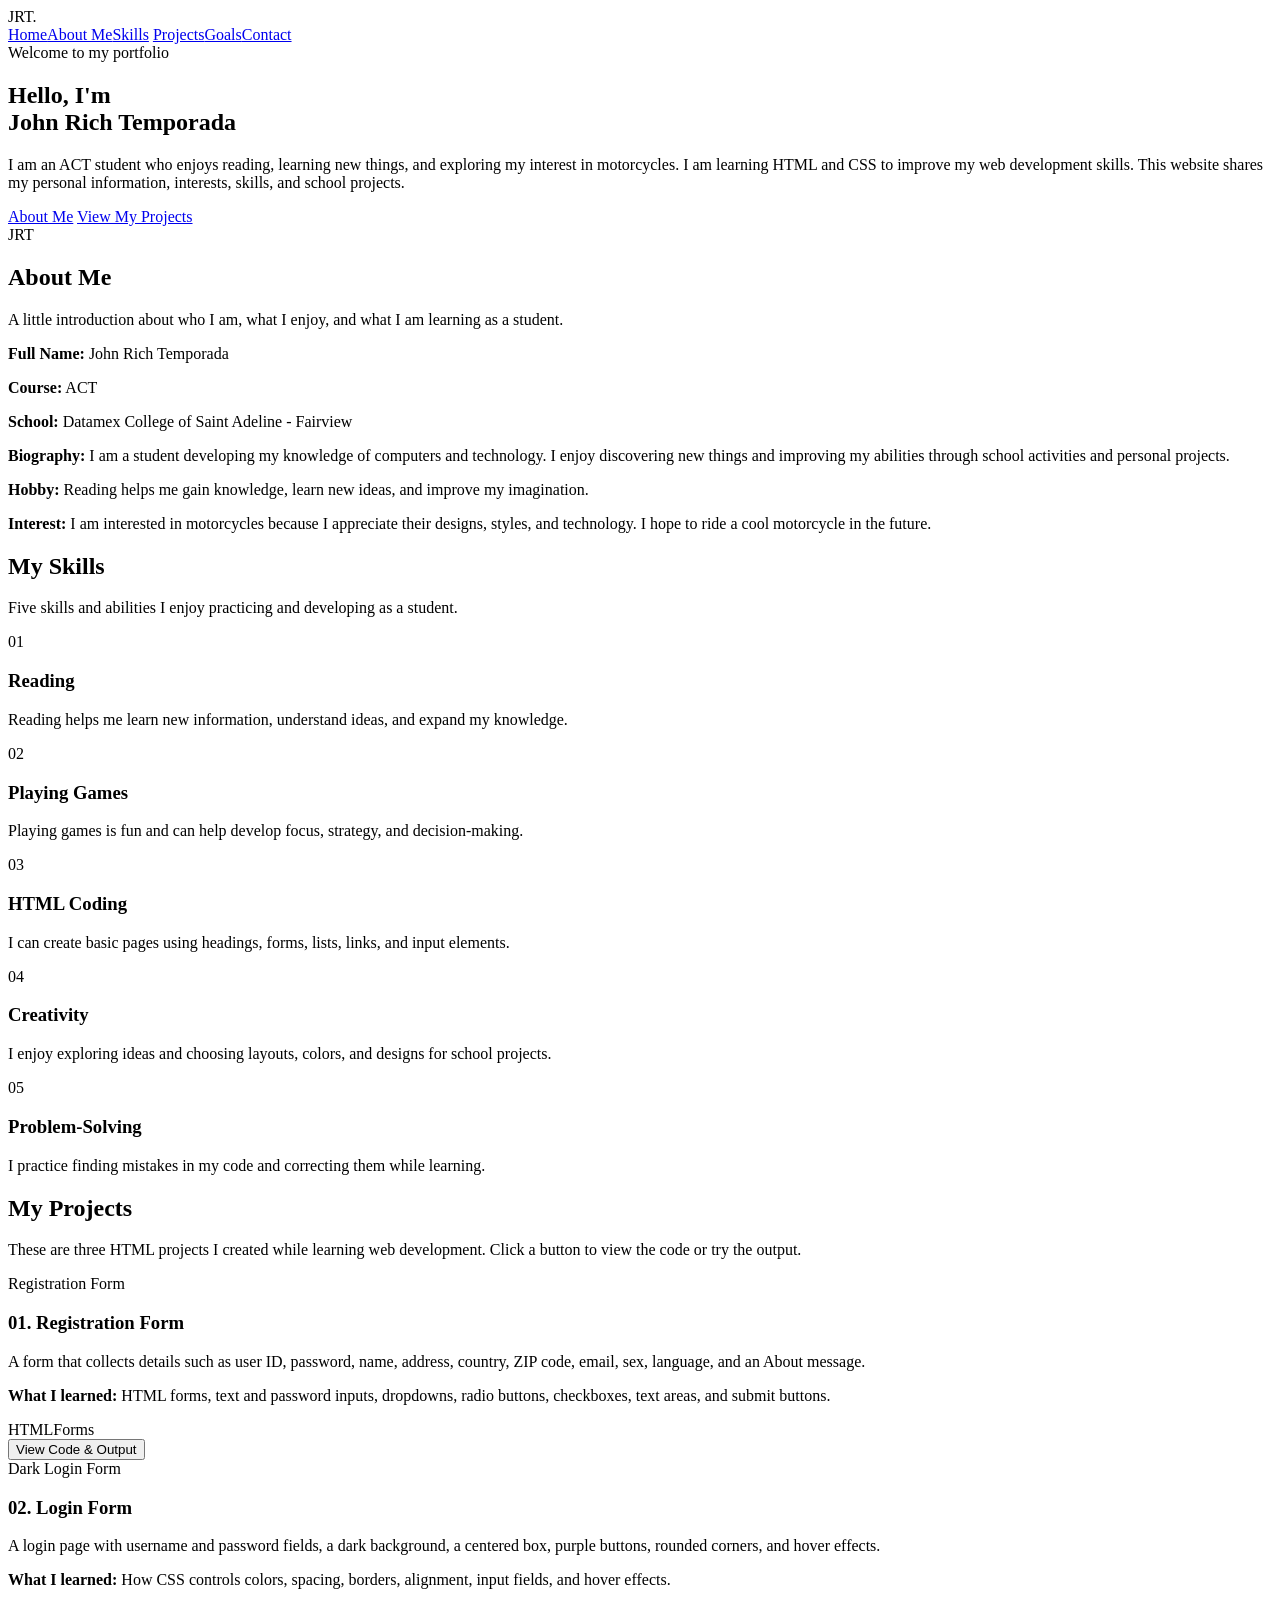
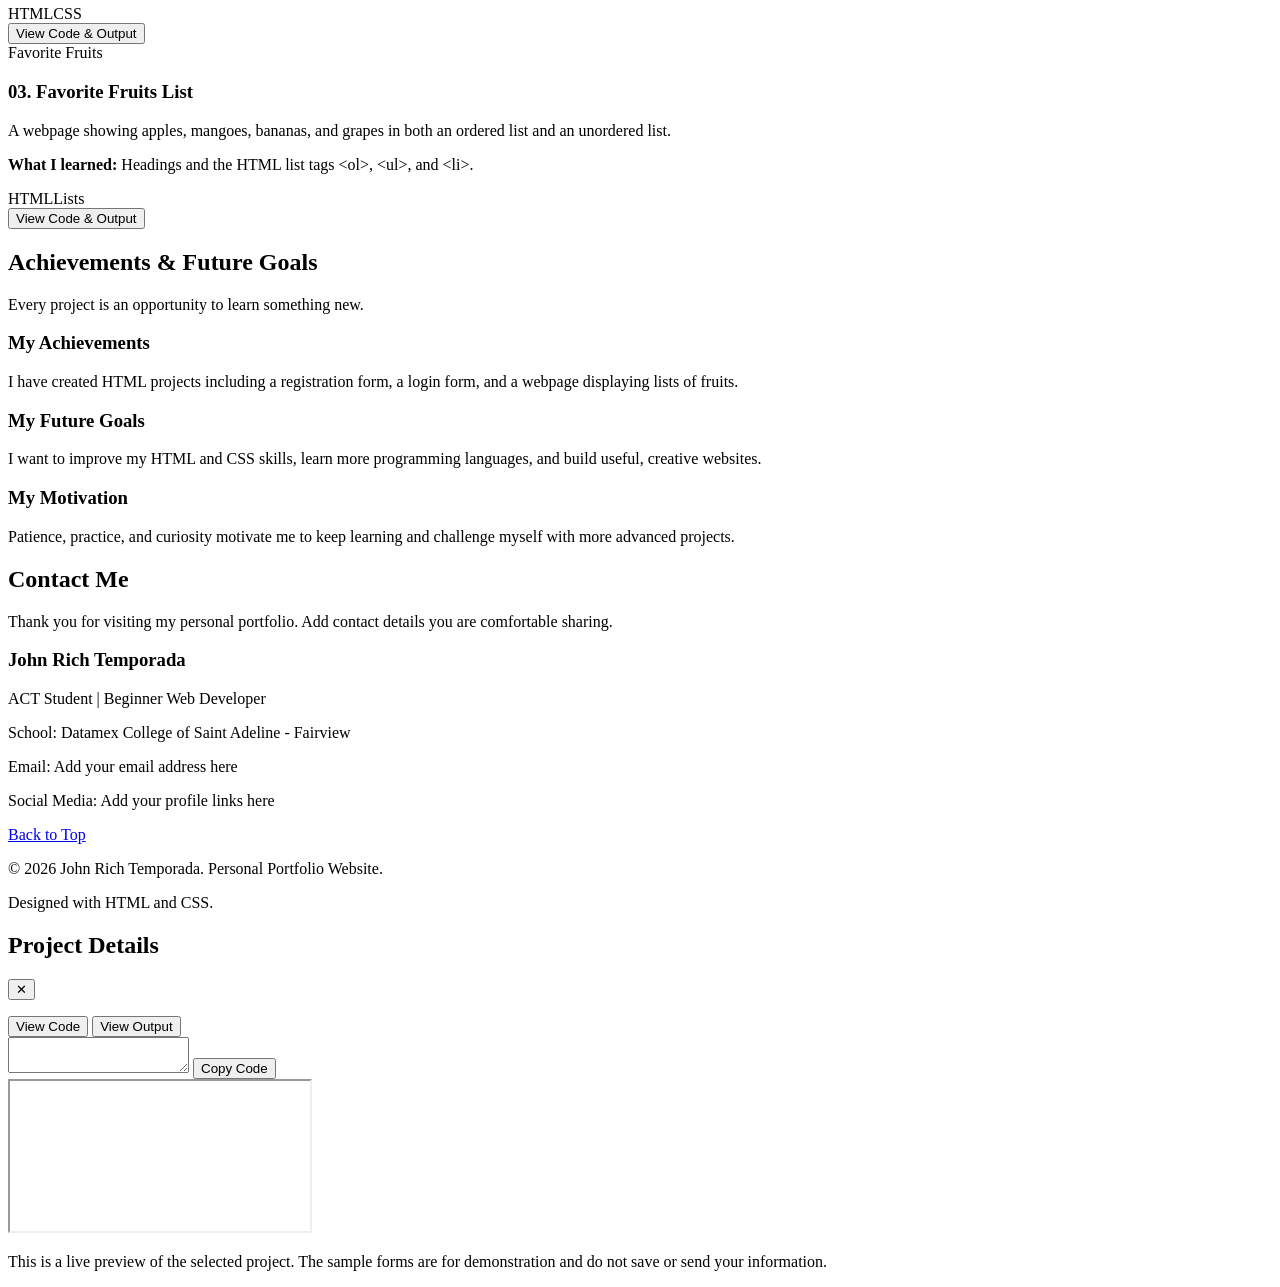
==== index.html @ ffed0108 "Add files via upload" ====
<!DOCTYPE html>
<html lang="en">
<head>
<meta charset="UTF-8">
<meta name="viewport" content="width=device-width, initial-scale=1.0">
<title>John Rich Temporada | Portfolio</title>
<link rel="stylesheet" href="style.css">
</head>
<body>
<header>
  <div class="logo">JRT.</div>
  <nav>
    <a href="#home">Home</a><a href="#about">About Me</a><a href="#skills">Skills</a>
    <a href="#projects">Projects</a><a href="#achievements">Goals</a><a href="#contact">Contact</a>
  </nav>
</header>

<section class="home" id="home">
  <div class="home-text">
    <div class="small-title">Welcome to my portfolio</div>
    <h1>Hello, I'm<br><span>John Rich Temporada</span></h1>
    <p>I am an ACT student who enjoys reading, learning new things, and exploring my interest in motorcycles. I am learning HTML and CSS to improve my web development skills. This website shares my personal information, interests, skills, and school projects.</p>
    <a href="#about" class="button">About Me</a>
    <a href="#projects" class="button button-outline">View My Projects</a>
  </div>
  <div class="profile">JRT</div>
</section>

<section id="about">
  <h2 class="section-title">About Me</h2>
  <p class="section-description">A little introduction about who I am, what I enjoy, and what I am learning as a student.</p>
  <div class="about-box">
    <p><strong>Full Name:</strong> John Rich Temporada</p>
    <p><strong>Course:</strong> ACT</p>
    <p><strong>School:</strong> Datamex College of Saint Adeline - Fairview</p>
    <p><strong>Biography:</strong> I am a student developing my knowledge of computers and technology. I enjoy discovering new things and improving my abilities through school activities and personal projects.</p>
    <p><strong>Hobby:</strong> Reading helps me gain knowledge, learn new ideas, and improve my imagination.</p>
    <p><strong>Interest:</strong> I am interested in motorcycles because I appreciate their designs, styles, and technology. I hope to ride a cool motorcycle in the future.</p>
  </div>
</section>

<section id="skills">
  <h2 class="section-title">My Skills</h2>
  <p class="section-description">Five skills and abilities I enjoy practicing and developing as a student.</p>
  <div class="grid">
    <div class="card"><div class="skill-number">01</div><h3>Reading</h3><p>Reading helps me learn new information, understand ideas, and expand my knowledge.</p></div>
    <div class="card"><div class="skill-number">02</div><h3>Playing Games</h3><p>Playing games is fun and can help develop focus, strategy, and decision-making.</p></div>
    <div class="card"><div class="skill-number">03</div><h3>HTML Coding</h3><p>I can create basic pages using headings, forms, lists, links, and input elements.</p></div>
    <div class="card"><div class="skill-number">04</div><h3>Creativity</h3><p>I enjoy exploring ideas and choosing layouts, colors, and designs for school projects.</p></div>
    <div class="card"><div class="skill-number">05</div><h3>Problem-Solving</h3><p>I practice finding mistakes in my code and correcting them while learning.</p></div>
  </div>
</section>

<section id="projects">
  <h2 class="section-title">My Projects</h2>
  <p class="section-description">These are three HTML projects I created while learning web development. Click a button to view the code or try the output.</p>
  <div class="grid">
    <div class="card">
      <div class="project-preview">Registration Form</div>
      <h3>01. Registration Form</h3>
      <p>A form that collects details such as user ID, password, name, address, country, ZIP code, email, sex, language, and an About message.</p>
      <p><strong>What I learned:</strong> HTML forms, text and password inputs, dropdowns, radio buttons, checkboxes, text areas, and submit buttons.</p>
      <span class="project-tag">HTML</span><span class="project-tag">Forms</span><br>
      <button class="button" onclick="openProject('registration')">View Code &amp; Output</button>
    </div>
    <div class="card">
      <div class="project-preview">Dark Login Form</div>
      <h3>02. Login Form</h3>
      <p>A login page with username and password fields, a dark background, a centered box, purple buttons, rounded corners, and hover effects.</p>
      <p><strong>What I learned:</strong> How CSS controls colors, spacing, borders, alignment, input fields, and hover effects.</p>
      <span class="project-tag">HTML</span><span class="project-tag">CSS</span><br>
      <button class="button" onclick="openProject('login')">View Code &amp; Output</button>
    </div>
    <div class="card">
      <div class="project-preview">Favorite Fruits</div>
      <h3>03. Favorite Fruits List</h3>
      <p>A webpage showing apples, mangoes, bananas, and grapes in both an ordered list and an unordered list.</p>
      <p><strong>What I learned:</strong> Headings and the HTML list tags &lt;ol&gt;, &lt;ul&gt;, and &lt;li&gt;.</p>
      <span class="project-tag">HTML</span><span class="project-tag">Lists</span><br>
      <button class="button" onclick="openProject('fruits')">View Code &amp; Output</button>
    </div>
  </div>
</section>

<section class="goals" id="achievements">
  <h2 class="section-title">Achievements &amp; Future Goals</h2>
  <p class="section-description">Every project is an opportunity to learn something new.</p>
  <div class="grid">
    <div class="card"><h3>My Achievements</h3><p>I have created HTML projects including a registration form, a login form, and a webpage displaying lists of fruits.</p></div>
    <div class="card"><h3>My Future Goals</h3><p>I want to improve my HTML and CSS skills, learn more programming languages, and build useful, creative websites.</p></div>
    <div class="card"><h3>My Motivation</h3><p>Patience, practice, and curiosity motivate me to keep learning and challenge myself with more advanced projects.</p></div>
  </div>
</section>

<section id="contact">
  <h2 class="section-title">Contact Me</h2>
  <p class="section-description">Thank you for visiting my personal portfolio. Add contact details you are comfortable sharing.</p>
  <div class="contact-card">
    <h3>John Rich Temporada</h3>
    <p>ACT Student | Beginner Web Developer</p>
    <p>School: Datamex College of Saint Adeline - Fairview</p>
    <p>Email: Add your email address here</p>
    <p>Social Media: Add your profile links here</p>
    <a href="#home" class="button">Back to Top</a>
  </div>
</section>
<footer><p>&copy; 2026 John Rich Temporada. Personal Portfolio Website.</p><p>Designed with HTML and CSS.</p></footer>

<div class="modal" id="projectModal" role="dialog" aria-modal="true" aria-labelledby="modalTitle" onclick="closeIfBackdrop(event)">
  <div class="modal-box">
    <div class="modal-top"><h2 id="modalTitle">Project Details</h2><button class="close-btn" onclick="closeProject()" aria-label="Close">✕</button></div>
    <p class="modal-desc" id="modalDescription"></p>
    <div class="tabs">
      <button class="tab active" id="codeTab" onclick="showPanel('code')">View Code</button>
      <button class="tab" id="outputTab" onclick="showPanel('output')">View Output</button>
    </div>
    <div class="panel active" id="codePanel">
      <textarea class="code-area" id="projectCode" readonly spellcheck="false" aria-label="Project source code"></textarea>
      <button class="button" onclick="copyProjectCode()">Copy Code</button>
      <span id="copyMessage" class="output-note"></span>
    </div>
    <div class="panel" id="outputPanel">
      <iframe class="output-frame" id="projectOutput" title="Live project output" sandbox="allow-forms"></iframe>
      <p class="output-note">This is a live preview of the selected project. The sample forms are for demonstration and do not save or send your information.</p>
    </div>
  </div>
</div>

<script src="script.js" defer></script>
</body>
</html>
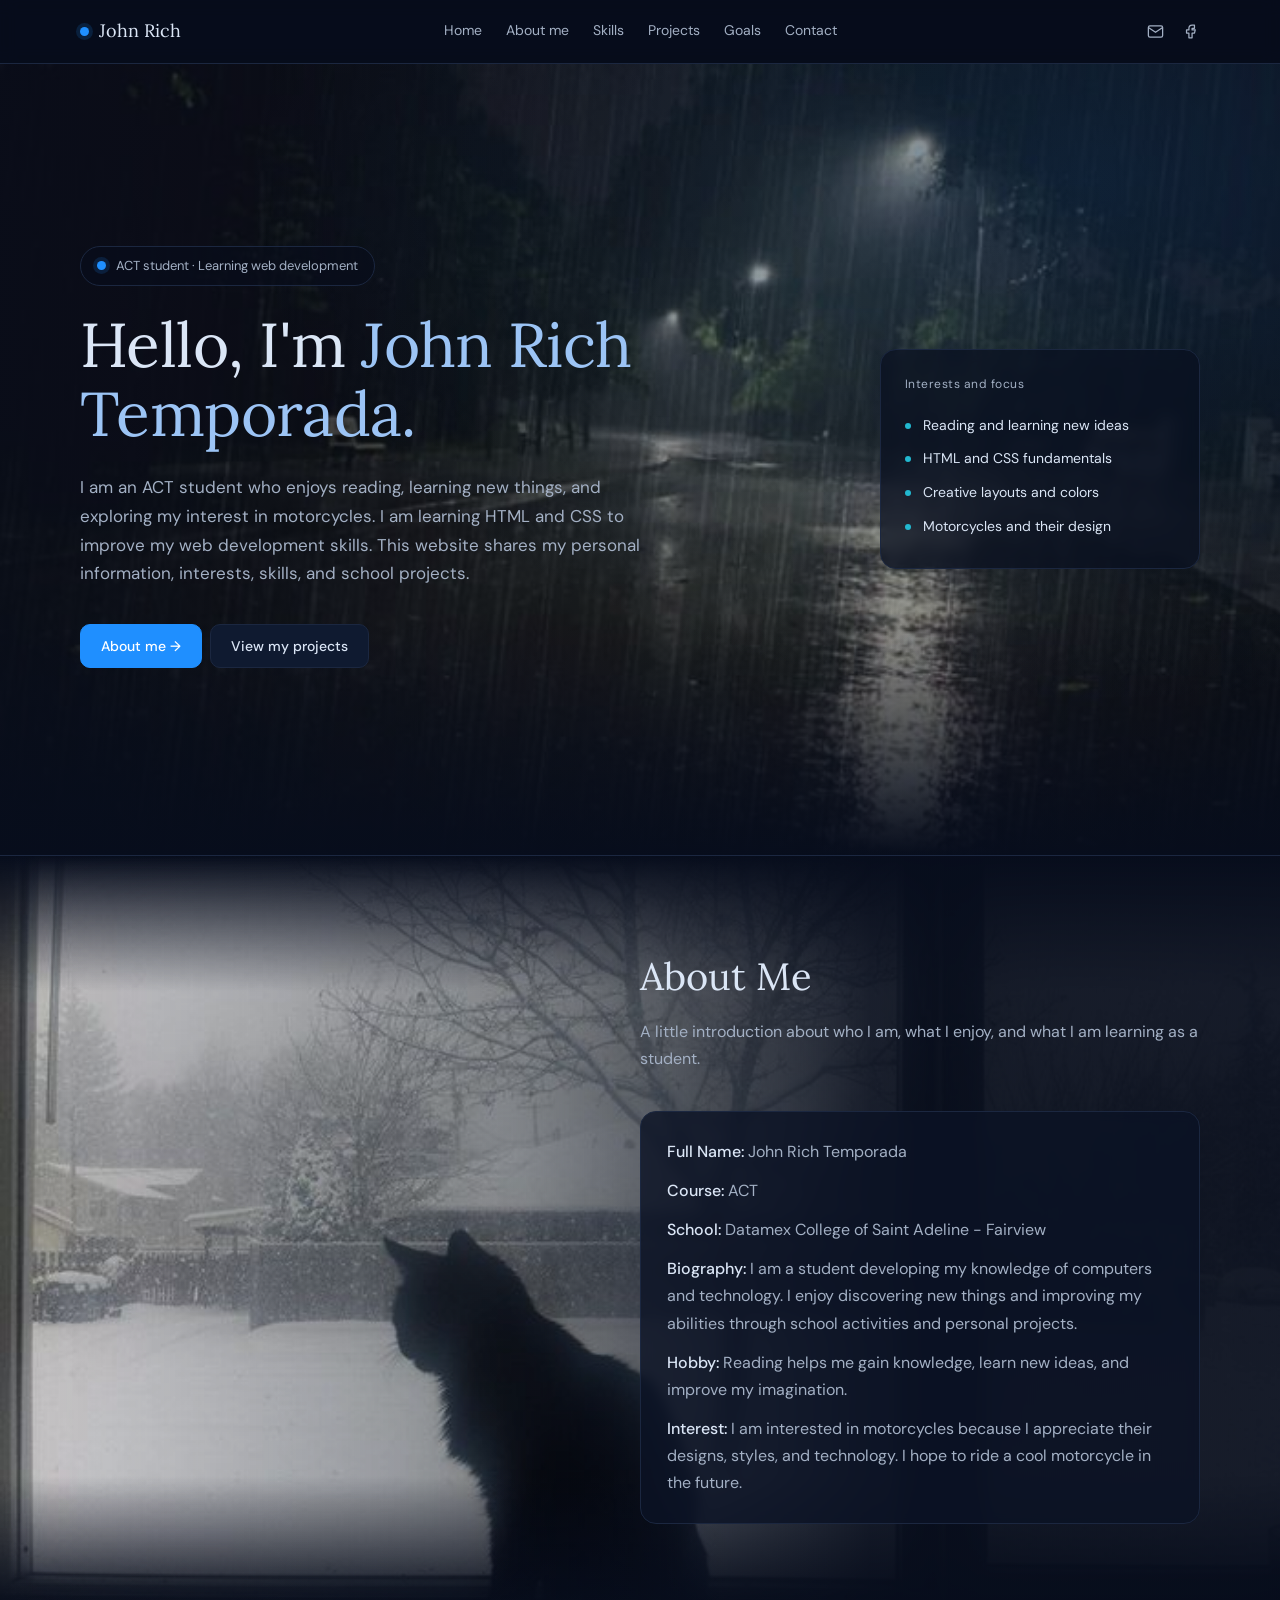
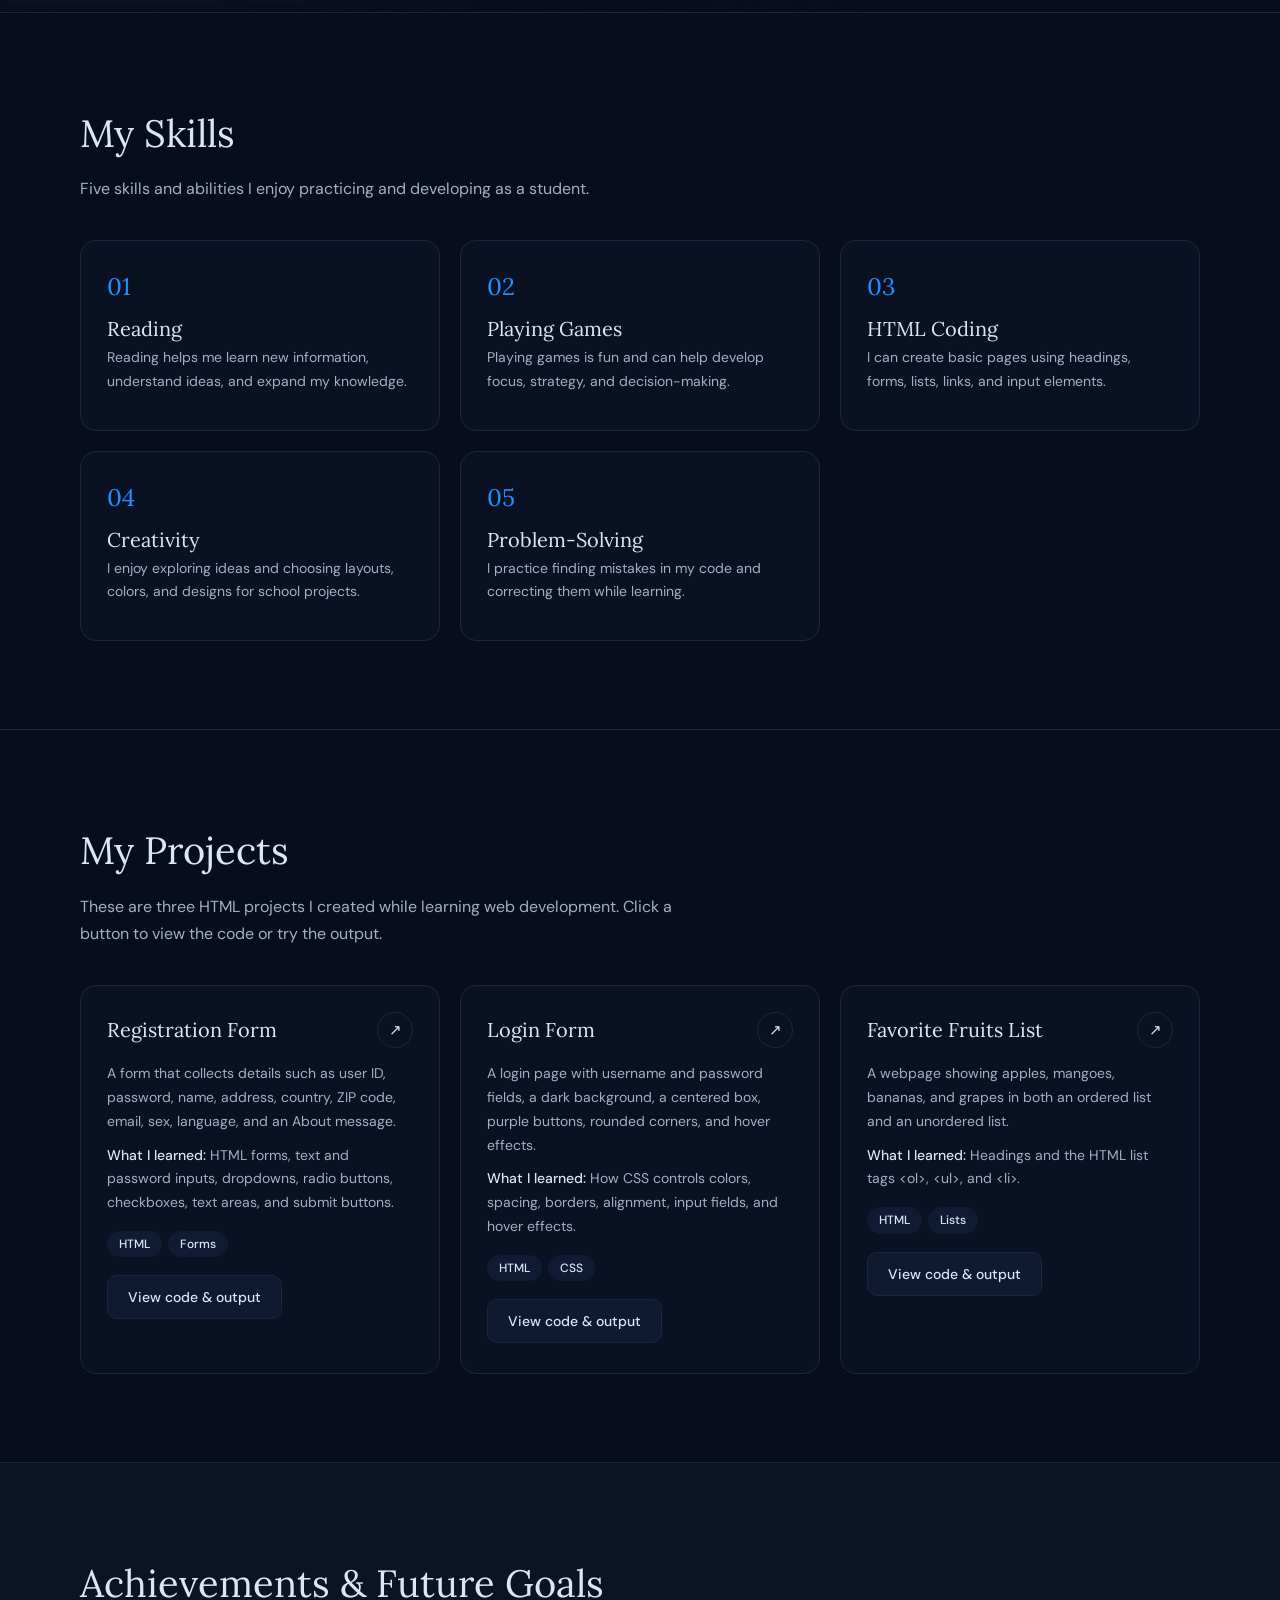
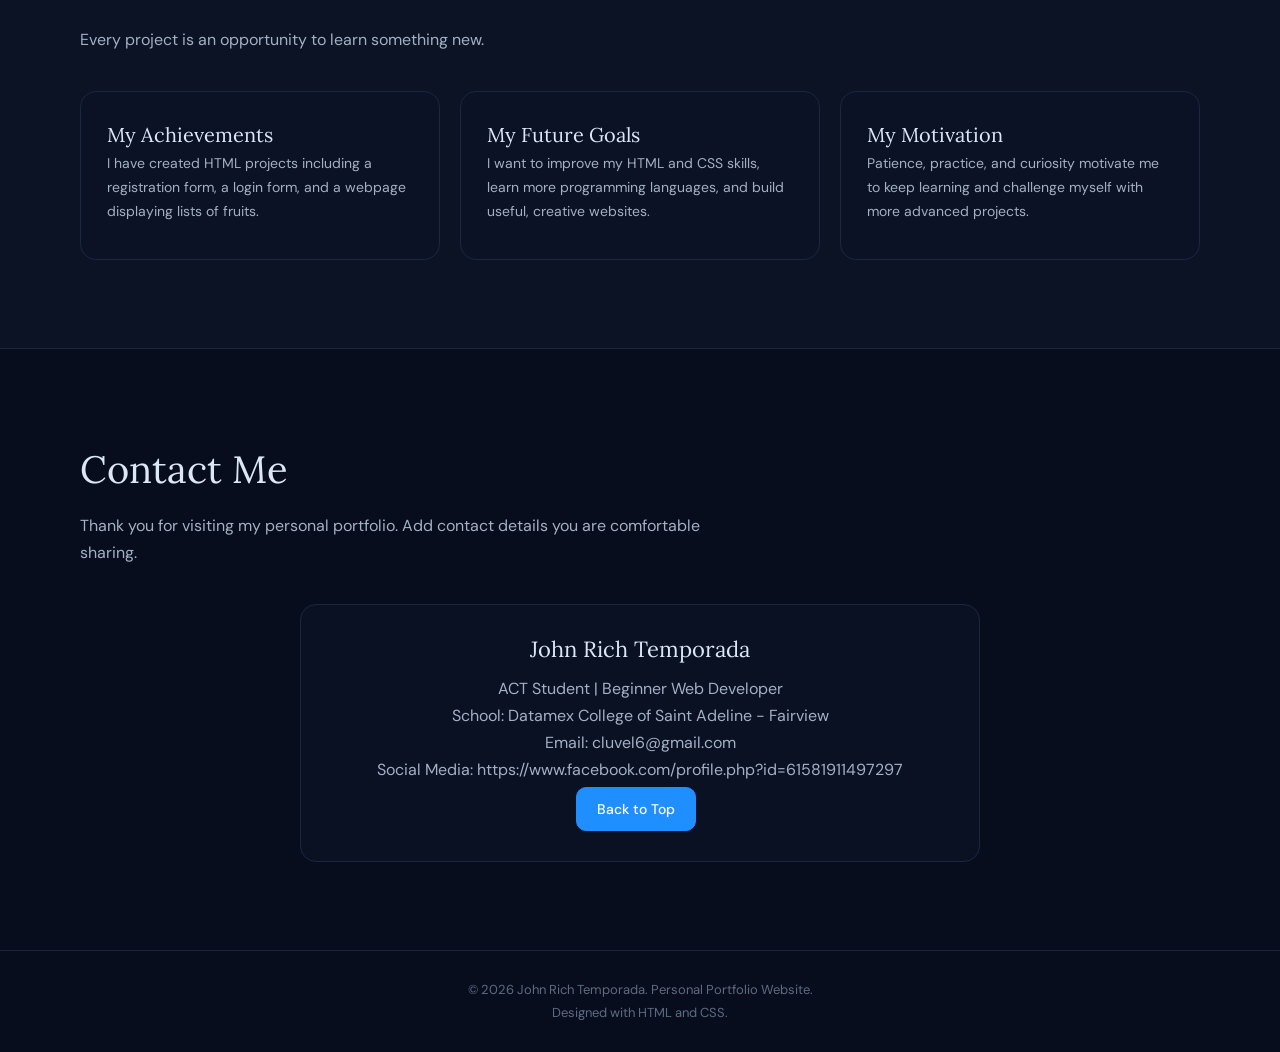
==== commit 4828cc82: "Add files via upload" ====
--- a/index.html
+++ b/index.html
@@ -4,29 +4,95 @@
 <meta charset="UTF-8">
 <meta name="viewport" content="width=device-width, initial-scale=1.0">
 <title>John Rich Temporada | Portfolio</title>
-<link rel="stylesheet" href="style.css">
+<link rel="preconnect" href="https://fonts.googleapis.com"><link rel="preconnect" href="https://fonts.gstatic.com" crossorigin>
+<link href="https://fonts.googleapis.com/css2?family=DM+Sans:wght@400;500&family=Lora:wght@400;500&display=swap" rel="stylesheet">
+<style>
+*{margin:0;padding:0;box-sizing:border-box;scroll-behavior:smooth}
+:root{--bg:#070d1c;--panel:#0b1325;--line:#1b2740;--text:#a3b0c4;--head:#dbe6f6;--blue:#1f8fff;--cyan:#22b8d0;
+--serif:'Lora',Georgia,'Times New Roman',serif;--sans:'DM Sans',Arial,sans-serif;--pad:max(6%,calc((100vw - 1120px)/2))}
+body{font-family:var(--sans);background:var(--bg);color:var(--text);line-height:1.7}
+header{position:sticky;top:0;z-index:50;display:grid;grid-template-columns:1fr auto 1fr;align-items:center;gap:16px;padding:16px var(--pad);background:rgba(7,13,28,.82);backdrop-filter:blur(8px);border-bottom:1px solid var(--line)}
+.logo{font-family:var(--serif);color:var(--head);font-size:18px;display:flex;align-items:center;gap:10px}
+.dot{width:9px;height:9px;border-radius:50%;background:var(--blue);display:inline-block;box-shadow:0 0 0 4px rgba(31,143,255,.15)}
+nav{display:flex;gap:24px;flex-wrap:wrap;justify-content:center}
+nav a{color:var(--text);text-decoration:none;font-size:14px;transition:color .2s}
+nav a:hover{color:var(--head)}
+.icons{display:flex;gap:16px;justify-content:flex-end}
+.icons a{color:var(--text);display:flex;transition:color .2s}.icons a:hover{color:var(--blue)}
+section{padding:88px var(--pad);border-bottom:1px solid var(--line);scroll-margin-top:60px}
+.home{min-height:88vh;display:grid;grid-template-columns:1fr 320px;gap:48px;align-items:center;
+background:radial-gradient(ellipse at 85% 15%,rgba(31,143,255,.14),transparent 55%),linear-gradient(90deg,rgba(7,13,28,.72) 0,rgba(7,13,28,.25) 60%,rgba(7,13,28,.45) 100%),linear-gradient(180deg,rgba(7,13,28,0) 70%,var(--bg) 100%),url([data-uri]) center/cover no-repeat}
+.pill{display:inline-flex;align-items:center;gap:10px;font-size:13px;padding:8px 16px;border:1px solid var(--line);border-radius:999px;background:rgba(7,13,28,.6);margin-bottom:24px}
+h1{font-family:var(--serif);font-weight:400;font-size:clamp(36px,5.6vw,62px);line-height:1.12;color:var(--head);margin-bottom:24px;letter-spacing:-.01em}
+h1 span{color:#9cc4f5}
+.home p{max-width:580px;font-size:17px;margin-bottom:32px}
+.button{display:inline-flex;align-items:center;gap:10px;padding:12px 20px;background:var(--blue);color:#fff;text-decoration:none;border:1px solid var(--blue);border-radius:10px;font:500 14px var(--sans);cursor:pointer;margin:4px 8px 4px 0;transition:filter .2s,transform .2s}
+.button:hover{filter:brightness(1.12);transform:translateY(-1px)}
+.button-outline{background:#0f1a30;border-color:var(--line);color:var(--head)}
+.button-outline:hover{border-color:#2c3d5e}
+.focus{background:rgba(9,16,32,.72);backdrop-filter:blur(6px);border:1px solid var(--line);border-radius:16px;padding:24px}
+.focus-title{font-size:12px;margin-bottom:14px;letter-spacing:.04em}
+.focus ul{list-style:none}.focus li{font-size:14px;color:var(--head);padding:5px 0 5px 18px;position:relative}
+.focus li::before{content:"";position:absolute;left:0;top:14px;width:6px;height:6px;border-radius:50%;background:var(--cyan)}
+.section-title{font-family:var(--serif);font-weight:400;font-size:clamp(28px,3.6vw,38px);color:var(--head);margin-bottom:10px}
+.section-description{max-width:640px;margin-bottom:38px}
+.about{background:linear-gradient(90deg,rgba(7,13,28,0) 0,rgba(7,13,28,.35) 40%,rgba(7,13,28,.9) 68%),linear-gradient(180deg,var(--bg) 0,transparent 18%,transparent 82%,var(--bg) 100%),url([data-uri]) left center/cover no-repeat;min-height:560px}
+.about>*{margin-left:auto;width:min(100%,560px)}
+.about-box,.card,.contact-card{background:rgba(11,19,37,.82);border:1px solid var(--line);border-radius:16px;padding:26px}
+.about-box{backdrop-filter:blur(6px)}
+.about-box p{margin-bottom:12px}.about-box p:last-child{margin:0}
+.about-box strong{color:var(--head);font-weight:500}
+.grid{display:grid;grid-template-columns:repeat(3,minmax(0,1fr));gap:20px}
+.card{transition:border-color .25s,transform .25s}.card:hover{border-color:#2c3d5e;transform:translateY(-3px)}
+.card h3{font-family:var(--serif);font-weight:400;color:var(--head);font-size:20px}
+.card p{font-size:14px;margin-bottom:10px}.card p strong{color:var(--head);font-weight:500}
+.card-head{display:flex;justify-content:space-between;align-items:center;gap:12px;margin-bottom:14px}
+.arrow{width:36px;height:36px;border-radius:50%;border:1px solid var(--line);background:transparent;color:var(--head);cursor:pointer;font-size:15px;transition:background .2s,border-color .2s}
+.arrow:hover{background:#12203a;border-color:var(--blue)}
+.skill-number{font-family:var(--serif);font-size:24px;color:var(--blue);margin-bottom:4px}
+.project-tag{display:inline-block;color:var(--head);background:#101b33;border-radius:999px;padding:3px 12px;margin:6px 6px 14px 0;font-size:12px;font-weight:500}
+.goals{background:var(--panel)}
+.contact-card{text-align:center;max-width:680px;margin:auto}
+.contact-card h3{font-family:var(--serif);font-weight:400;color:var(--head);font-size:22px;margin-bottom:6px}
+.contact-card a:not(.button){color:#8ec5ff;text-decoration:none;overflow-wrap:anywhere}
+footer{text-align:center;padding:28px 20px;font-size:13px;color:#5d6b82}
+.modal{display:none;position:fixed;inset:0;z-index:1000;background:rgba(3,7,16,.9);padding:18px;overflow-y:auto}
+.modal.show{display:flex;align-items:center;justify-content:center}
+.modal-box{width:min(100%,1000px);max-height:94vh;overflow:auto;background:var(--bg);border:1px solid var(--line);border-radius:16px;padding:24px}
+.modal-top{display:flex;align-items:center;justify-content:space-between;gap:12px;margin-bottom:14px}
+.modal-top h2{font-family:var(--serif);font-weight:400;color:var(--head);font-size:22px}
+.close-btn{background:transparent;color:var(--head);border:1px solid var(--line);border-radius:50%;width:36px;height:36px;cursor:pointer}
+.modal-desc{margin-bottom:18px}
+.tabs{display:flex;gap:8px;flex-wrap:wrap;margin-bottom:12px}
+.tab{padding:9px 16px;background:#0f1a30;color:var(--text);border:1px solid var(--line);border-radius:10px;cursor:pointer;font-family:var(--sans)}
+.tab.active{background:var(--blue);color:#fff;border-color:var(--blue)}
+.panel{display:none}.panel.active{display:block}
+.code-area{width:100%;min-height:340px;resize:vertical;background:#050a16;color:#dbe6f6;border:1px solid var(--line);border-radius:10px;padding:14px;font:13px/1.6 Consolas,Monaco,monospace;white-space:pre;overflow:auto;margin-bottom:8px}
+.output-frame{width:100%;height:420px;border:1px solid var(--line);border-radius:10px;background:#fff}
+.output-note{font-size:12px;color:#7d8ba1;margin-top:8px}
+@media(max-width:900px){.home{grid-template-columns:1fr;min-height:auto}.focus{max-width:420px}.grid{grid-template-columns:repeat(2,minmax(0,1fr))}header{grid-template-columns:1fr auto}nav{grid-column:1/-1;order:3;justify-content:flex-start}}
+@media(max-width:600px){section{padding:60px 6%}.grid{grid-template-columns:1fr}.about{background-position:20% center}.about>*{margin-left:0}.about{background-image:linear-gradient(180deg,rgba(7,13,28,.5),rgba(7,13,28,.92)),url([data-uri])}.modal{padding:7px}.modal-box{padding:14px}.code-area{min-height:300px;font-size:12px}.output-frame{height:360px}}
+</style>
 </head>
 <body>
 <header>
-  <div class="logo">JRT.</div>
-  <nav>
-    <a href="#home">Home</a><a href="#about">About Me</a><a href="#skills">Skills</a>
-    <a href="#projects">Projects</a><a href="#achievements">Goals</a><a href="#contact">Contact</a>
-  </nav>
+  <div class="logo"><span class="dot"></span>John Rich</div>
+  <nav><a href="#home">Home</a><a href="#about">About me</a><a href="#skills">Skills</a><a href="#projects">Projects</a><a href="#achievements">Goals</a><a href="#contact">Contact</a></nav>
+  <div class="icons"><a href="mailto:cluvel6@gmail.com" aria-label="Email"><svg viewBox="0 0 24 24" width="19" height="19" fill="none" stroke="currentColor" stroke-width="1.6" stroke-linejoin="round"><rect x="3" y="5" width="18" height="14" rx="2"/><path d="m3 7 9 6 9-6"/></svg></a><a href="https://www.facebook.com/profile.php?id=61581911497297" target="_blank" rel="noopener" aria-label="Facebook"><svg viewBox="0 0 24 24" width="19" height="19" fill="none" stroke="currentColor" stroke-width="1.6" stroke-linejoin="round"><path d="M14 8h3V4h-3a4 4 0 0 0-4 4v2H7v4h3v6h4v-6h3l1-4h-4V8z"/></svg></a></div>
 </header>
 
 <section class="home" id="home">
   <div class="home-text">
-    <div class="small-title">Welcome to my portfolio</div>
-    <h1>Hello, I'm<br><span>John Rich Temporada</span></h1>
+    <div class="pill"><span class="dot"></span>ACT student &middot; Learning web development</div>
+    <h1>Hello, I'm <span>John Rich Temporada.</span></h1>
     <p>I am an ACT student who enjoys reading, learning new things, and exploring my interest in motorcycles. I am learning HTML and CSS to improve my web development skills. This website shares my personal information, interests, skills, and school projects.</p>
-    <a href="#about" class="button">About Me</a>
-    <a href="#projects" class="button button-outline">View My Projects</a>
-  </div>
-  <div class="profile">JRT</div>
-</section>
-
-<section id="about">
+    <a href="#about" class="button">About me &rarr;</a><a href="#projects" class="button button-outline">View my projects</a>
+  </div>
+  <aside class="focus"><div class="focus-title">Interests and focus</div><ul>
+    <li>Reading and learning new ideas</li><li>HTML and CSS fundamentals</li><li>Creative layouts and colors</li><li>Motorcycles and their design</li></ul></aside>
+</section>
+
+<section class="about" id="about">
   <h2 class="section-title">About Me</h2>
   <p class="section-description">A little introduction about who I am, what I enjoy, and what I am learning as a student.</p>
   <div class="about-box">
@@ -56,28 +122,25 @@
   <p class="section-description">These are three HTML projects I created while learning web development. Click a button to view the code or try the output.</p>
   <div class="grid">
     <div class="card">
-      <div class="project-preview">Registration Form</div>
-      <h3>01. Registration Form</h3>
+      <div class="card-head"><h3>Registration Form</h3><button class="arrow" aria-label="Open Registration Form" onclick="openProject('registration')">&#8599;</button></div>
       <p>A form that collects details such as user ID, password, name, address, country, ZIP code, email, sex, language, and an About message.</p>
       <p><strong>What I learned:</strong> HTML forms, text and password inputs, dropdowns, radio buttons, checkboxes, text areas, and submit buttons.</p>
       <span class="project-tag">HTML</span><span class="project-tag">Forms</span><br>
-      <button class="button" onclick="openProject('registration')">View Code &amp; Output</button>
+      <button class="button button-outline" onclick="openProject('registration')">View code &amp; output</button>
     </div>
     <div class="card">
-      <div class="project-preview">Dark Login Form</div>
-      <h3>02. Login Form</h3>
+      <div class="card-head"><h3>Login Form</h3><button class="arrow" aria-label="Open Login Form" onclick="openProject('login')">&#8599;</button></div>
       <p>A login page with username and password fields, a dark background, a centered box, purple buttons, rounded corners, and hover effects.</p>
       <p><strong>What I learned:</strong> How CSS controls colors, spacing, borders, alignment, input fields, and hover effects.</p>
       <span class="project-tag">HTML</span><span class="project-tag">CSS</span><br>
-      <button class="button" onclick="openProject('login')">View Code &amp; Output</button>
+      <button class="button button-outline" onclick="openProject('login')">View code &amp; output</button>
     </div>
     <div class="card">
-      <div class="project-preview">Favorite Fruits</div>
-      <h3>03. Favorite Fruits List</h3>
+      <div class="card-head"><h3>Favorite Fruits List</h3><button class="arrow" aria-label="Open Favorite Fruits List" onclick="openProject('fruits')">&#8599;</button></div>
       <p>A webpage showing apples, mangoes, bananas, and grapes in both an ordered list and an unordered list.</p>
       <p><strong>What I learned:</strong> Headings and the HTML list tags &lt;ol&gt;, &lt;ul&gt;, and &lt;li&gt;.</p>
       <span class="project-tag">HTML</span><span class="project-tag">Lists</span><br>
-      <button class="button" onclick="openProject('fruits')">View Code &amp; Output</button>
+      <button class="button button-outline" onclick="openProject('fruits')">View code &amp; output</button>
     </div>
   </div>
 </section>
@@ -99,8 +162,8 @@
     <h3>John Rich Temporada</h3>
     <p>ACT Student | Beginner Web Developer</p>
     <p>School: Datamex College of Saint Adeline - Fairview</p>
-    <p>Email: Add your email address here</p>
-    <p>Social Media: Add your profile links here</p>
+    <p>Email: cluvel6@gmail.com </p>
+    <p>Social Media: https://www.facebook.com/profile.php?id=61581911497297</p>
     <a href="#home" class="button">Back to Top</a>
   </div>
 </section>
@@ -126,6 +189,235 @@
   </div>
 </div>
 
-<script src="script.js" defer></script>
+<script>
+const projectData = {
+  registration: {
+    title: "Registration Form",
+    description: "This is the HTML code for your registration form. Open View Output to test the fields.",
+    code: `<!DOCTYPE html>
+<html>
+<head>
+    <title>Registration Form</title>
+</head>
+<body>
+    <h1>Registration Form</h1>
+    <form>
+        User id:
+        <input type="text" name="userid">
+        <br><br>
+
+        Password:
+        <input type="password" name="password">
+        <br><br>
+
+        Name:
+        <input type="text" name="name">
+        <br><br>
+
+        Address:
+        <input type="text" name="address">
+        <br><br>
+
+        Country:
+        <select name="country">
+            <option value="">(Please select a country)</option>
+            <option value="Philippines">Philippines</option>
+            <option value="USA">USA</option>
+            <option value="Japan">Japan</option>
+        </select>
+        <br><br>
+
+        ZIP CODE:
+        <input type="text" name="zipcode">
+        <br><br>
+
+        Email:
+        <input type="email" name="email">
+        <br><br>
+
+        Sex:
+        <input type="radio" name="sex" value="male"> Male
+        <input type="radio" name="sex" value="female"> Female
+        <br><br>
+
+        Language:
+        <input type="checkbox" name="language" value="english"> English
+        <input type="checkbox" name="language" value="nonenglish"> Non English
+        <br><br>
+
+        About:<br>
+        <textarea name="about" rows="5" cols="35"></textarea>
+        <br><br>
+
+        <input type="submit" value="submit">
+    </form>
+</body>
+</html>`
+  },
+  login: {
+    title: "Dark Login Form",
+    description: "This is your dark-themed login form with CSS styling, focus effects, and a hover effect on the button.",
+    code: `<!DOCTYPE html>
+<html>
+<head>
+    <title>Login Form</title>
+    <style>
+        body {
+            font-family: Arial;
+            background-color: #121212;
+            display: flex;
+            justify-content: center;
+            align-items: center;
+            min-height: 100vh;
+            margin: 0;
+        }
+
+        .login-box {
+            background-color: #1e1e1e;
+            padding: 30px;
+            width: 300px;
+            border-radius: 10px;
+            box-shadow: 0 0 20px rgba(0,0,0,0.5);
+            border: 1px solid #333;
+        }
+
+        h1 {
+            text-align: center;
+            color: white;
+            margin-bottom: 25px;
+        }
+
+        label {
+            color: #cccccc;
+            font-size: 14px;
+        }
+
+        input {
+            width: 100%;
+            padding: 10px;
+            margin: 10px 0 15px;
+            box-sizing: border-box;
+            background-color: #2b2b2b;
+            color: white;
+            border: 1px solid #444;
+            border-radius: 5px;
+            outline: none;
+        }
+
+        input:focus {
+            border-color: #6c63ff;
+        }
+
+        input::placeholder {
+            color: #888;
+        }
+
+        button {
+            width: 100%;
+            padding: 10px;
+            background-color: #6c63ff;
+            color: white;
+            border: none;
+            border-radius: 5px;
+            cursor: pointer;
+            font-size: 15px;
+        }
+
+        button:hover {
+            background-color: #574fd6;
+        }
+    </style>
+</head>
+<body>
+    <div class="login-box">
+        <h1>Login</h1>
+        <form>
+            <label>Username</label>
+            <input type="text" name="username" placeholder="Enter username">
+
+            <label>Password</label>
+            <input type="password" name="password" placeholder="Enter password">
+
+            <button type="submit">Login</button>
+        </form>
+    </div>
+</body>
+</html>`
+  },
+  fruits: {
+    title: "Favorite Fruits List",
+    description: "This is your original list example. The output shows both numbered and bullet lists.",
+    code: `<!DOCTYPE html>
+<html lang="en">
+<head>
+    <meta charset="UTF-8">
+    <meta name="viewport" content="width=device-width, initial-scale=1">
+    <title>Document</title>
+</head>
+<body>
+    <h2>My favorite fruits</h2>
+    <ol>
+        <li>apple</li>
+        <li>mango</li>
+        <li>banana</li>
+        <li>grapes</li>
+    </ol>
+
+    <h2>My favorite fruits</h2>
+    <ul>
+        <li>apple</li>
+        <li>mango</li>
+        <li>banana</li>
+        <li>grapes</li>
+    </ul>
+</body>
+</html>`
+  }
+};
+
+let currentProject = "";
+function openProject(name) {
+  const project = projectData[name];
+  if (!project) return;
+  currentProject = name;
+  document.getElementById("modalTitle").textContent = project.title;
+  document.getElementById("modalDescription").textContent = project.description;
+  document.getElementById("projectCode").value = project.code;
+  document.getElementById("copyMessage").textContent = "";
+  document.getElementById("projectOutput").srcdoc = project.code;
+  document.getElementById("projectModal").classList.add("show");
+  document.body.style.overflow = "hidden";
+  showPanel("code");
+}
+function showPanel(which) {
+  document.getElementById("codePanel").classList.toggle("active", which === "code");
+  document.getElementById("outputPanel").classList.toggle("active", which === "output");
+  document.getElementById("codeTab").classList.toggle("active", which === "code");
+  document.getElementById("outputTab").classList.toggle("active", which === "output");
+}
+function closeProject() {
+  document.getElementById("projectModal").classList.remove("show");
+  document.body.style.overflow = "";
+}
+function closeIfBackdrop(event) {
+  if (event.target.id === "projectModal") closeProject();
+}
+function copyProjectCode() {
+  const field = document.getElementById("projectCode");
+  field.select();
+  field.setSelectionRange(0, field.value.length);
+  try {
+    const copied = document.execCommand("copy");
+    document.getElementById("copyMessage").textContent = copied
+      ? "Code copied!"
+      : "Select the code and copy it manually.";
+  } catch (error) {
+    document.getElementById("copyMessage").textContent = "Select the code and copy it manually.";
+  }
+}
+document.addEventListener("keydown", function(event) {
+  if (event.key === "Escape") closeProject();
+});
+</script>
 </body>
 </html>
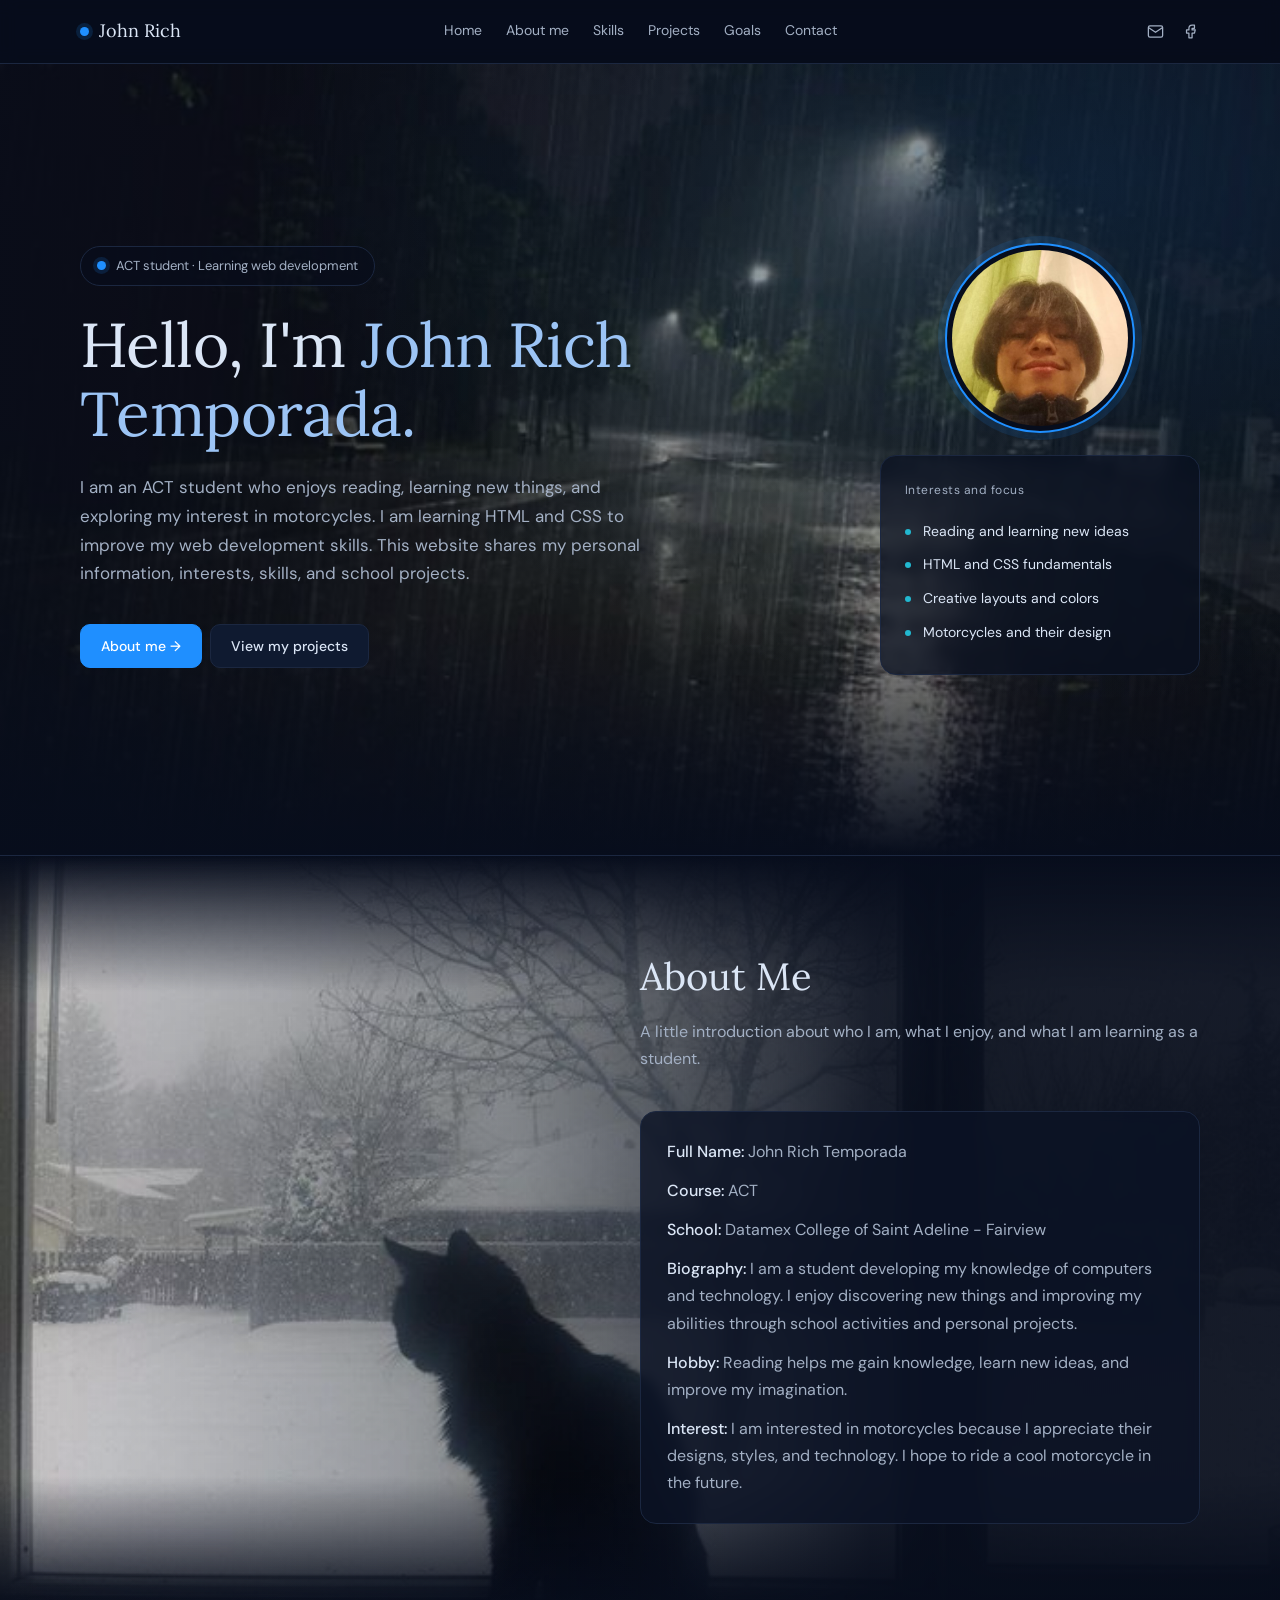
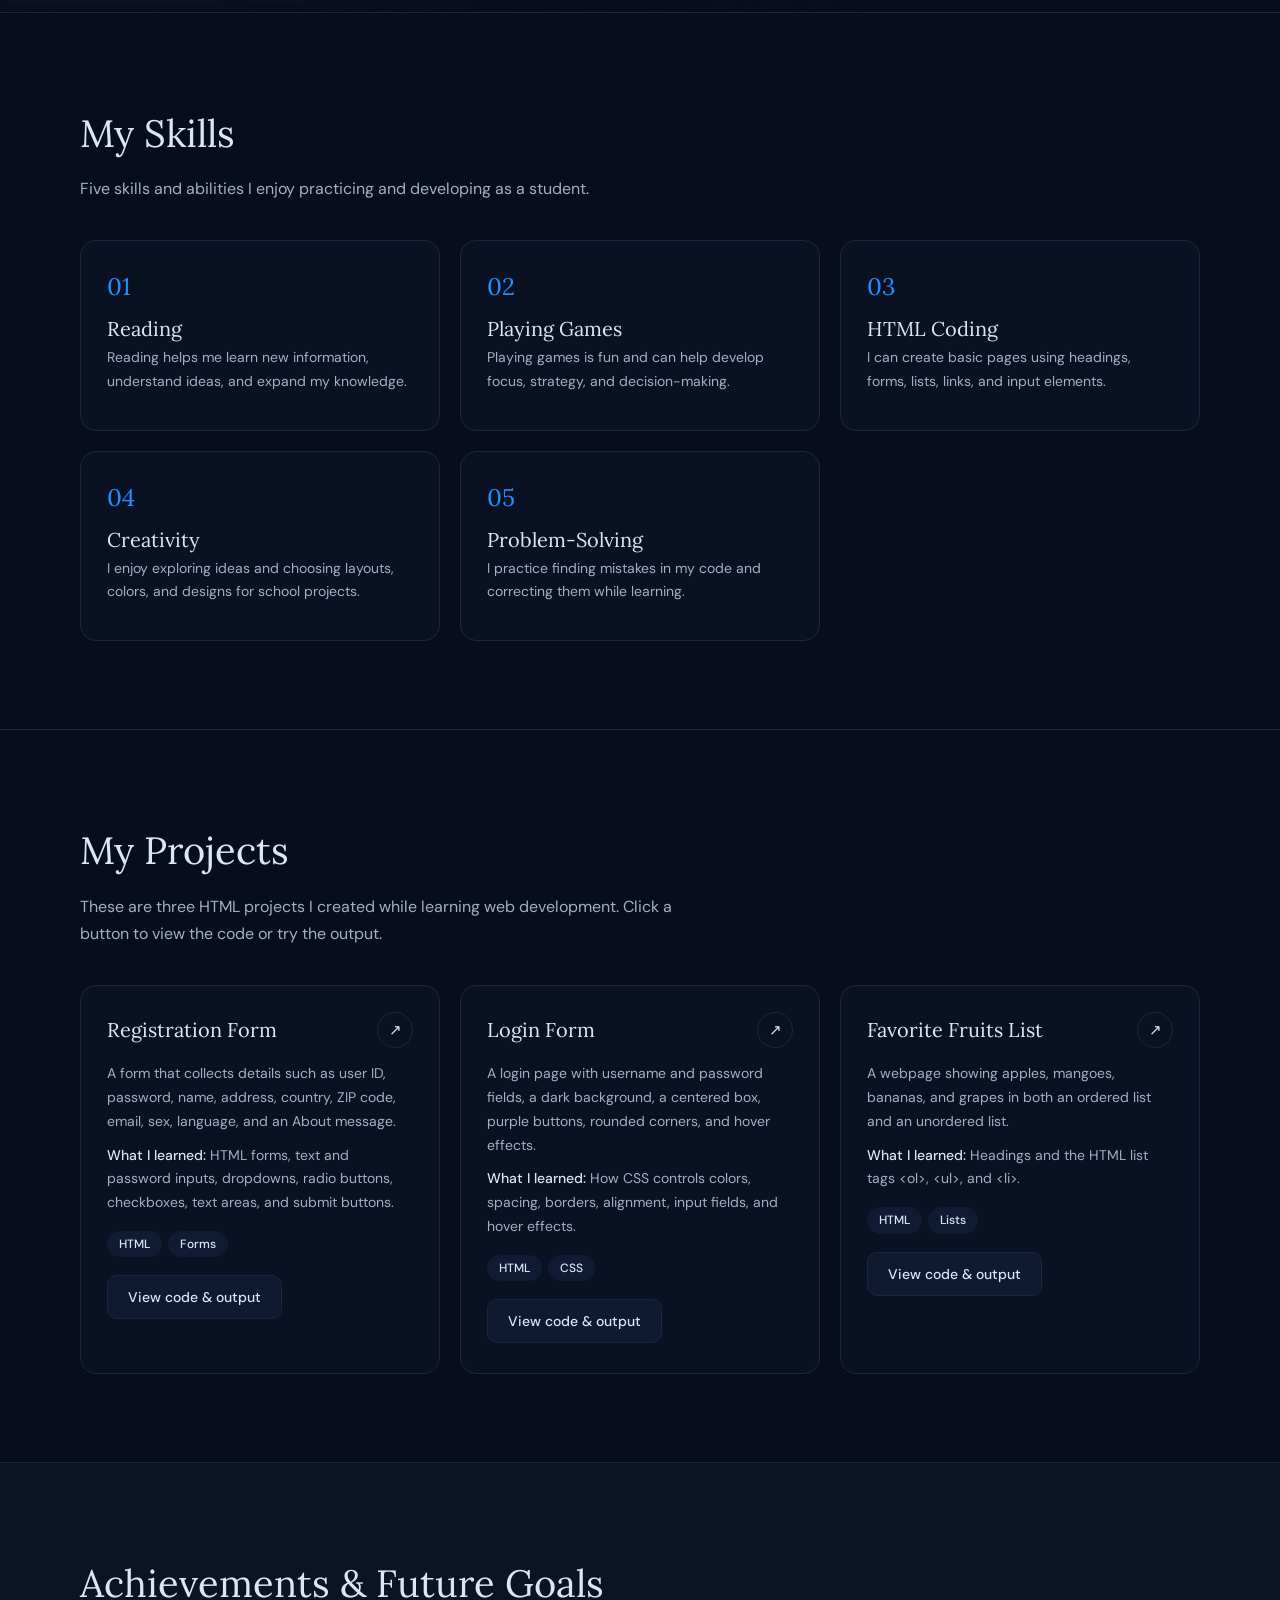
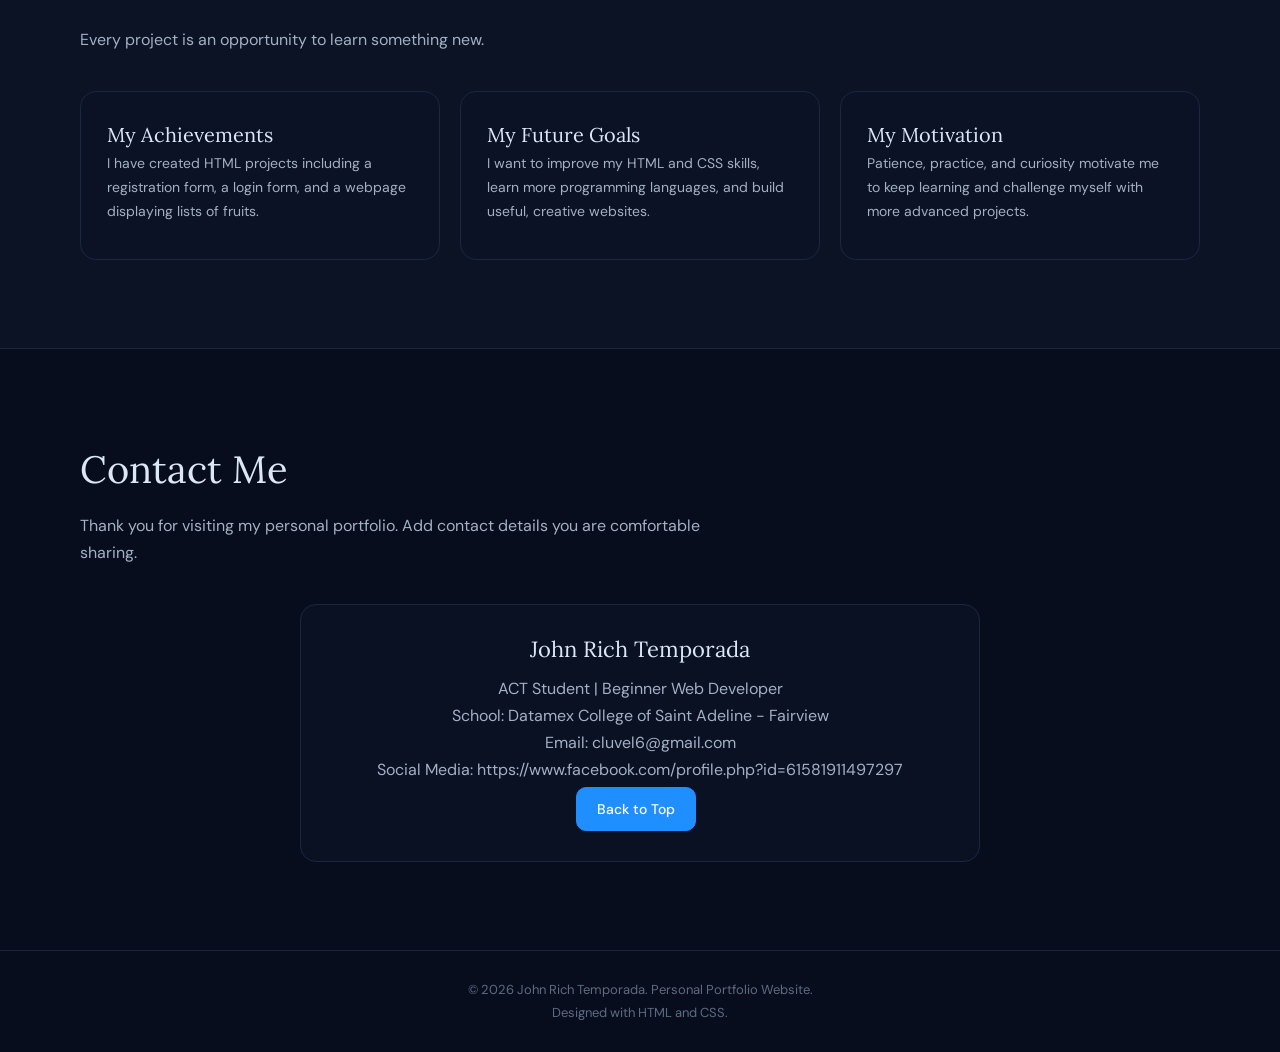
==== commit 86fd04fe: "Add files via upload" ====
--- a/index.html
+++ b/index.html
@@ -30,6 +30,7 @@
 .button:hover{filter:brightness(1.12);transform:translateY(-1px)}
 .button-outline{background:#0f1a30;border-color:var(--line);color:var(--head)}
 .button-outline:hover{border-color:#2c3d5e}
+.side{display:flex;flex-direction:column;align-items:center;gap:22px}.avatar{width:190px;height:190px;border-radius:50%;padding:5px;border:2px solid var(--blue);box-shadow:0 0 0 7px rgba(31,143,255,.12);background:var(--bg)}.avatar img{width:100%;height:100%;border-radius:50%;object-fit:cover;display:block}.side .focus{width:100%}
 .focus{background:rgba(9,16,32,.72);backdrop-filter:blur(6px);border:1px solid var(--line);border-radius:16px;padding:24px}
 .focus-title{font-size:12px;margin-bottom:14px;letter-spacing:.04em}
 .focus ul{list-style:none}.focus li{font-size:14px;color:var(--head);padding:5px 0 5px 18px;position:relative}
@@ -70,7 +71,7 @@
 .code-area{width:100%;min-height:340px;resize:vertical;background:#050a16;color:#dbe6f6;border:1px solid var(--line);border-radius:10px;padding:14px;font:13px/1.6 Consolas,Monaco,monospace;white-space:pre;overflow:auto;margin-bottom:8px}
 .output-frame{width:100%;height:420px;border:1px solid var(--line);border-radius:10px;background:#fff}
 .output-note{font-size:12px;color:#7d8ba1;margin-top:8px}
-@media(max-width:900px){.home{grid-template-columns:1fr;min-height:auto}.focus{max-width:420px}.grid{grid-template-columns:repeat(2,minmax(0,1fr))}header{grid-template-columns:1fr auto}nav{grid-column:1/-1;order:3;justify-content:flex-start}}
+@media(max-width:900px){.home{grid-template-columns:1fr;min-height:auto}.side{align-items:flex-start;max-width:420px}.avatar{width:150px;height:150px}.grid{grid-template-columns:repeat(2,minmax(0,1fr))}header{grid-template-columns:1fr auto}nav{grid-column:1/-1;order:3;justify-content:flex-start}}
 @media(max-width:600px){section{padding:60px 6%}.grid{grid-template-columns:1fr}.about{background-position:20% center}.about>*{margin-left:0}.about{background-image:linear-gradient(180deg,rgba(7,13,28,.5),rgba(7,13,28,.92)),url([data-uri])}.modal{padding:7px}.modal-box{padding:14px}.code-area{min-height:300px;font-size:12px}.output-frame{height:360px}}
 </style>
 </head>
@@ -88,8 +89,9 @@
     <p>I am an ACT student who enjoys reading, learning new things, and exploring my interest in motorcycles. I am learning HTML and CSS to improve my web development skills. This website shares my personal information, interests, skills, and school projects.</p>
     <a href="#about" class="button">About me &rarr;</a><a href="#projects" class="button button-outline">View my projects</a>
   </div>
+  <div class="side"><div class="avatar"><img src="[data-uri]" alt="Profile picture of John Rich Temporada"></div>
   <aside class="focus"><div class="focus-title">Interests and focus</div><ul>
-    <li>Reading and learning new ideas</li><li>HTML and CSS fundamentals</li><li>Creative layouts and colors</li><li>Motorcycles and their design</li></ul></aside>
+    <li>Reading and learning new ideas</li><li>HTML and CSS fundamentals</li><li>Creative layouts and colors</li><li>Motorcycles and their design</li></ul></aside></div>
 </section>
 
 <section class="about" id="about">
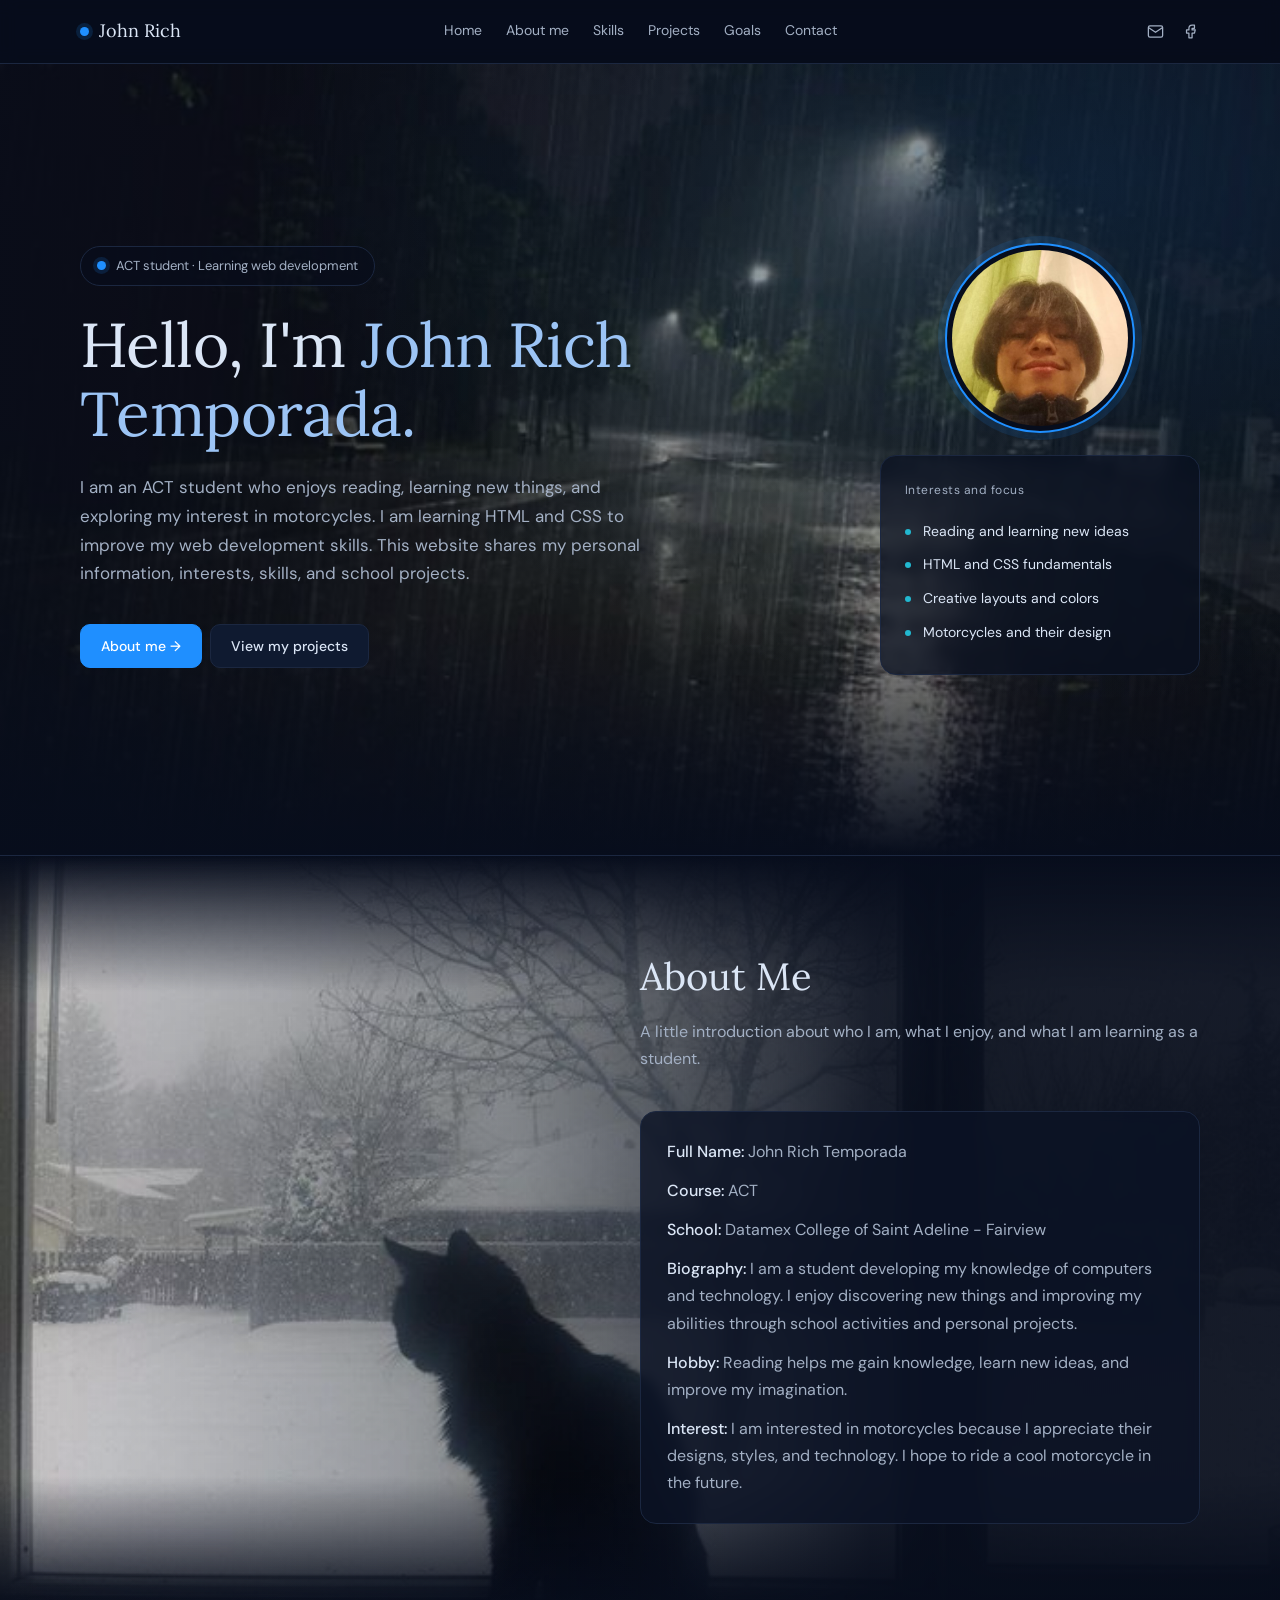
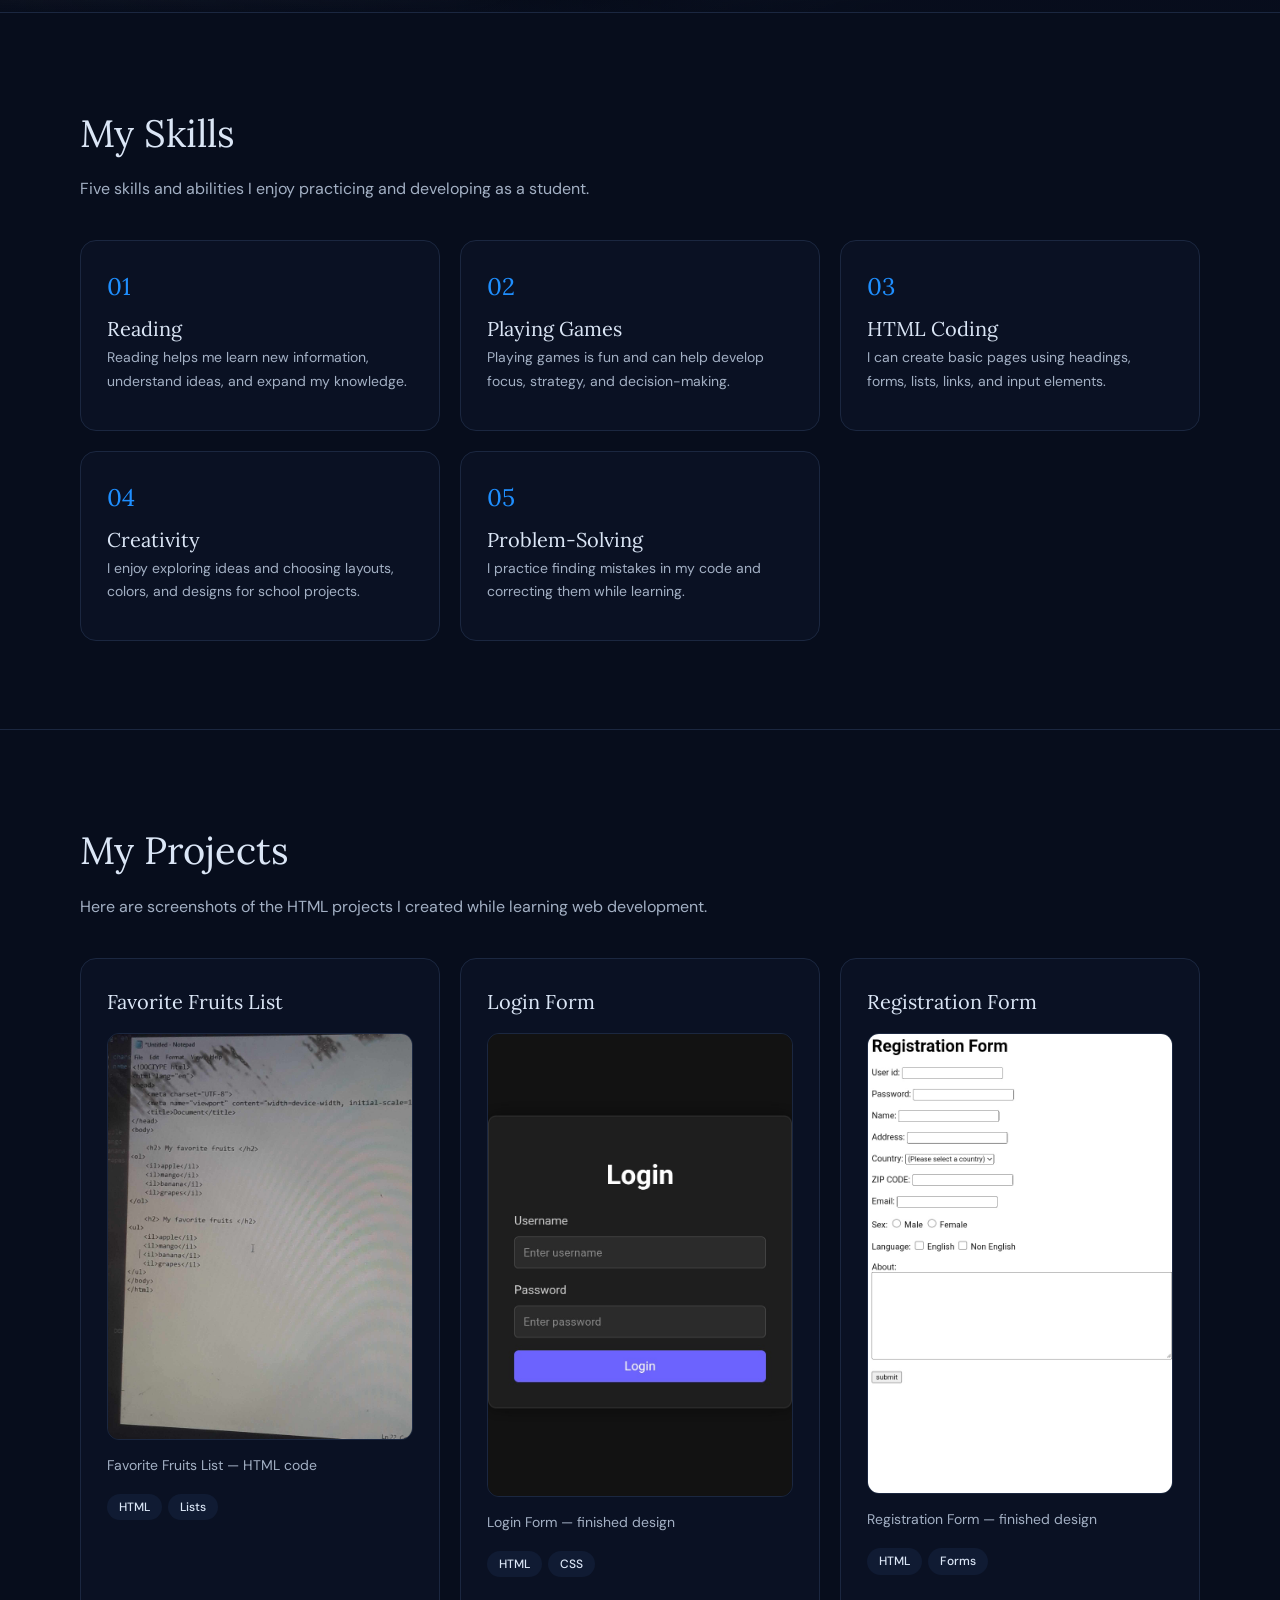
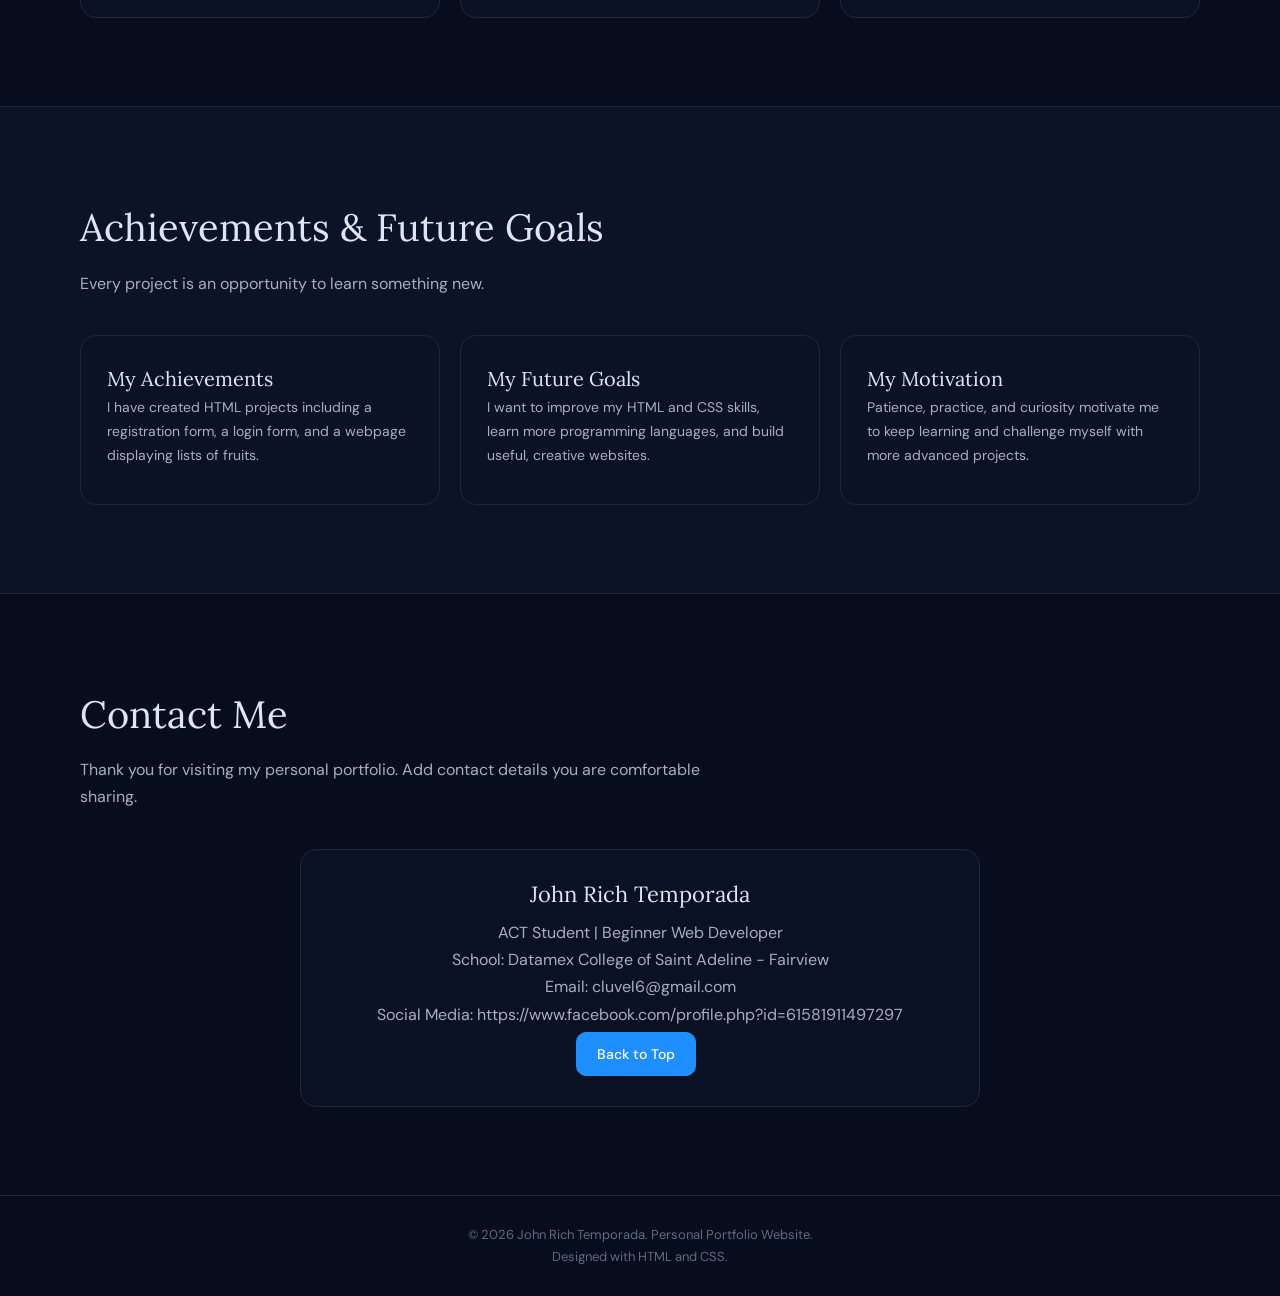
==== commit 0be3895a: "Add files via upload" ====
--- a/index.html
+++ b/index.html
@@ -7,72 +7,632 @@
 <link rel="preconnect" href="https://fonts.googleapis.com"><link rel="preconnect" href="https://fonts.gstatic.com" crossorigin>
 <link href="https://fonts.googleapis.com/css2?family=DM+Sans:wght@400;500&family=Lora:wght@400;500&display=swap" rel="stylesheet">
 <style>
-*{margin:0;padding:0;box-sizing:border-box;scroll-behavior:smooth}
-:root{--bg:#070d1c;--panel:#0b1325;--line:#1b2740;--text:#a3b0c4;--head:#dbe6f6;--blue:#1f8fff;--cyan:#22b8d0;
---serif:'Lora',Georgia,'Times New Roman',serif;--sans:'DM Sans',Arial,sans-serif;--pad:max(6%,calc((100vw - 1120px)/2))}
-body{font-family:var(--sans);background:var(--bg);color:var(--text);line-height:1.7}
-header{position:sticky;top:0;z-index:50;display:grid;grid-template-columns:1fr auto 1fr;align-items:center;gap:16px;padding:16px var(--pad);background:rgba(7,13,28,.82);backdrop-filter:blur(8px);border-bottom:1px solid var(--line)}
-.logo{font-family:var(--serif);color:var(--head);font-size:18px;display:flex;align-items:center;gap:10px}
-.dot{width:9px;height:9px;border-radius:50%;background:var(--blue);display:inline-block;box-shadow:0 0 0 4px rgba(31,143,255,.15)}
-nav{display:flex;gap:24px;flex-wrap:wrap;justify-content:center}
-nav a{color:var(--text);text-decoration:none;font-size:14px;transition:color .2s}
-nav a:hover{color:var(--head)}
-.icons{display:flex;gap:16px;justify-content:flex-end}
-.icons a{color:var(--text);display:flex;transition:color .2s}.icons a:hover{color:var(--blue)}
-section{padding:88px var(--pad);border-bottom:1px solid var(--line);scroll-margin-top:60px}
-.home{min-height:88vh;display:grid;grid-template-columns:1fr 320px;gap:48px;align-items:center;
-background:radial-gradient(ellipse at 85% 15%,rgba(31,143,255,.14),transparent 55%),linear-gradient(90deg,rgba(7,13,28,.72) 0,rgba(7,13,28,.25) 60%,rgba(7,13,28,.45) 100%),linear-gradient(180deg,rgba(7,13,28,0) 70%,var(--bg) 100%),url([data-uri]) center/cover no-repeat}
-.pill{display:inline-flex;align-items:center;gap:10px;font-size:13px;padding:8px 16px;border:1px solid var(--line);border-radius:999px;background:rgba(7,13,28,.6);margin-bottom:24px}
-h1{font-family:var(--serif);font-weight:400;font-size:clamp(36px,5.6vw,62px);line-height:1.12;color:var(--head);margin-bottom:24px;letter-spacing:-.01em}
-h1 span{color:#9cc4f5}
-.home p{max-width:580px;font-size:17px;margin-bottom:32px}
-.button{display:inline-flex;align-items:center;gap:10px;padding:12px 20px;background:var(--blue);color:#fff;text-decoration:none;border:1px solid var(--blue);border-radius:10px;font:500 14px var(--sans);cursor:pointer;margin:4px 8px 4px 0;transition:filter .2s,transform .2s}
-.button:hover{filter:brightness(1.12);transform:translateY(-1px)}
-.button-outline{background:#0f1a30;border-color:var(--line);color:var(--head)}
-.button-outline:hover{border-color:#2c3d5e}
-.side{display:flex;flex-direction:column;align-items:center;gap:22px}.avatar{width:190px;height:190px;border-radius:50%;padding:5px;border:2px solid var(--blue);box-shadow:0 0 0 7px rgba(31,143,255,.12);background:var(--bg)}.avatar img{width:100%;height:100%;border-radius:50%;object-fit:cover;display:block}.side .focus{width:100%}
-.focus{background:rgba(9,16,32,.72);backdrop-filter:blur(6px);border:1px solid var(--line);border-radius:16px;padding:24px}
-.focus-title{font-size:12px;margin-bottom:14px;letter-spacing:.04em}
-.focus ul{list-style:none}.focus li{font-size:14px;color:var(--head);padding:5px 0 5px 18px;position:relative}
-.focus li::before{content:"";position:absolute;left:0;top:14px;width:6px;height:6px;border-radius:50%;background:var(--cyan)}
-.section-title{font-family:var(--serif);font-weight:400;font-size:clamp(28px,3.6vw,38px);color:var(--head);margin-bottom:10px}
-.section-description{max-width:640px;margin-bottom:38px}
-.about{background:linear-gradient(90deg,rgba(7,13,28,0) 0,rgba(7,13,28,.35) 40%,rgba(7,13,28,.9) 68%),linear-gradient(180deg,var(--bg) 0,transparent 18%,transparent 82%,var(--bg) 100%),url([data-uri]) left center/cover no-repeat;min-height:560px}
-.about>*{margin-left:auto;width:min(100%,560px)}
-.about-box,.card,.contact-card{background:rgba(11,19,37,.82);border:1px solid var(--line);border-radius:16px;padding:26px}
-.about-box{backdrop-filter:blur(6px)}
-.about-box p{margin-bottom:12px}.about-box p:last-child{margin:0}
-.about-box strong{color:var(--head);font-weight:500}
-.grid{display:grid;grid-template-columns:repeat(3,minmax(0,1fr));gap:20px}
-.card{transition:border-color .25s,transform .25s}.card:hover{border-color:#2c3d5e;transform:translateY(-3px)}
-.card h3{font-family:var(--serif);font-weight:400;color:var(--head);font-size:20px}
-.card p{font-size:14px;margin-bottom:10px}.card p strong{color:var(--head);font-weight:500}
-.card-head{display:flex;justify-content:space-between;align-items:center;gap:12px;margin-bottom:14px}
-.arrow{width:36px;height:36px;border-radius:50%;border:1px solid var(--line);background:transparent;color:var(--head);cursor:pointer;font-size:15px;transition:background .2s,border-color .2s}
-.arrow:hover{background:#12203a;border-color:var(--blue)}
-.skill-number{font-family:var(--serif);font-size:24px;color:var(--blue);margin-bottom:4px}
-.project-tag{display:inline-block;color:var(--head);background:#101b33;border-radius:999px;padding:3px 12px;margin:6px 6px 14px 0;font-size:12px;font-weight:500}
-.goals{background:var(--panel)}
-.contact-card{text-align:center;max-width:680px;margin:auto}
-.contact-card h3{font-family:var(--serif);font-weight:400;color:var(--head);font-size:22px;margin-bottom:6px}
-.contact-card a:not(.button){color:#8ec5ff;text-decoration:none;overflow-wrap:anywhere}
-footer{text-align:center;padding:28px 20px;font-size:13px;color:#5d6b82}
-.modal{display:none;position:fixed;inset:0;z-index:1000;background:rgba(3,7,16,.9);padding:18px;overflow-y:auto}
-.modal.show{display:flex;align-items:center;justify-content:center}
-.modal-box{width:min(100%,1000px);max-height:94vh;overflow:auto;background:var(--bg);border:1px solid var(--line);border-radius:16px;padding:24px}
-.modal-top{display:flex;align-items:center;justify-content:space-between;gap:12px;margin-bottom:14px}
-.modal-top h2{font-family:var(--serif);font-weight:400;color:var(--head);font-size:22px}
-.close-btn{background:transparent;color:var(--head);border:1px solid var(--line);border-radius:50%;width:36px;height:36px;cursor:pointer}
-.modal-desc{margin-bottom:18px}
-.tabs{display:flex;gap:8px;flex-wrap:wrap;margin-bottom:12px}
-.tab{padding:9px 16px;background:#0f1a30;color:var(--text);border:1px solid var(--line);border-radius:10px;cursor:pointer;font-family:var(--sans)}
-.tab.active{background:var(--blue);color:#fff;border-color:var(--blue)}
-.panel{display:none}.panel.active{display:block}
-.code-area{width:100%;min-height:340px;resize:vertical;background:#050a16;color:#dbe6f6;border:1px solid var(--line);border-radius:10px;padding:14px;font:13px/1.6 Consolas,Monaco,monospace;white-space:pre;overflow:auto;margin-bottom:8px}
-.output-frame{width:100%;height:420px;border:1px solid var(--line);border-radius:10px;background:#fff}
-.output-note{font-size:12px;color:#7d8ba1;margin-top:8px}
-@media(max-width:900px){.home{grid-template-columns:1fr;min-height:auto}.side{align-items:flex-start;max-width:420px}.avatar{width:150px;height:150px}.grid{grid-template-columns:repeat(2,minmax(0,1fr))}header{grid-template-columns:1fr auto}nav{grid-column:1/-1;order:3;justify-content:flex-start}}
-@media(max-width:600px){section{padding:60px 6%}.grid{grid-template-columns:1fr}.about{background-position:20% center}.about>*{margin-left:0}.about{background-image:linear-gradient(180deg,rgba(7,13,28,.5),rgba(7,13,28,.92)),url([data-uri])}.modal{padding:7px}.modal-box{padding:14px}.code-area{min-height:300px;font-size:12px}.output-frame{height:360px}}
+
+  /*Color and Font*/
+
+* {
+  margin: 0;
+  padding: 0;
+  box-sizing: border-box;
+  scroll-behavior: smooth;
+}
+
+:root {
+  --bg: #070d1c;
+  --panel: #0b1325;
+  --line: #1b2740;
+  --text: #a3b0c4;
+  --head: #dbe6f6;
+  --blue: #1f8fff;
+  --cyan: #22b8d0;
+  --serif: 'Lora', Georgia, 'Times New Roman', serif;
+  --sans: 'DM Sans', Arial, sans-serif;
+  --pad: max(6%, calc((100vw - 1120px)/2));
+}
+
+body {
+  font-family: var(--sans);
+  background: var(--bg);
+  color: var(--text);
+  line-height: 1.7;
+}
+
+/* Header and Navigation*/
+
+header {
+  position: sticky;
+  top: 0;
+  z-index: 50;
+  display: grid;
+  grid-template-columns: 1fr auto 1fr;
+  align-items: center;
+  gap: 16px;
+  padding: 16px var(--pad);
+  background: rgba(7, 13, 28, .82);
+  backdrop-filter: blur(8px);
+  border-bottom: 1px solid var(--line);
+}
+
+.logo {
+  font-family: var(--serif);
+  color: var(--head);
+  font-size: 18px;
+  display: flex;
+  align-items: center;
+  gap: 10px;
+}
+
+.dot {
+  width: 9px;
+  height: 9px;
+  border-radius: 50%;
+  background: var(--blue);
+  display: inline-block;
+  box-shadow: 0 0 0 4px rgba(31, 143, 255, .15);
+}
+
+nav {
+  display: flex;
+  gap: 24px;
+  flex-wrap: wrap;
+  justify-content: center;
+}
+
+nav a {
+  color: var(--text);
+  text-decoration: none;
+  font-size: 14px;
+  transition: color .2s;
+}
+
+nav a:hover {
+  color: var(--head);
+}
+
+.icons {
+  display: flex;
+  gap: 16px;
+  justify-content: flex-end;
+}
+
+.icons a {
+  color: var(--text);
+  display: flex;
+  transition: color .2s;
+}
+
+.icons a:hover {
+  color: var(--blue);
+}
+
+/* Sections */
+
+section {
+  padding: 88px var(--pad);
+  border-bottom: 1px solid var(--line);
+  scroll-margin-top: 60px;
+}
+
+/* Home */
+
+.home {
+  min-height: 88vh;
+  display: grid;
+  grid-template-columns: 1fr 320px;
+  gap: 48px;
+  align-items: center;
+  background:
+    radial-gradient(ellipse at 85% 15%, rgba(31, 143, 255, .14), transparent 55%),
+    linear-gradient(90deg, rgba(7, 13, 28, .72) 0, rgba(7, 13, 28, .25) 60%, rgba(7, 13, 28, .45) 100%),
+    linear-gradient(180deg, rgba(7, 13, 28, 0) 70%, var(--bg) 100%),
+    var(--img-home) center/cover no-repeat;
+}
+
+.pill {
+  display: inline-flex;
+  align-items: center;
+  gap: 10px;
+  font-size: 13px;
+  padding: 8px 16px;
+  border: 1px solid var(--line);
+  border-radius: 999px;
+  background: rgba(7, 13, 28, .6);
+  margin-bottom: 24px;
+}
+
+h1 {
+  font-family: var(--serif);
+  font-weight: 400;
+  font-size: clamp(36px, 5.6vw, 62px);
+  line-height: 1.12;
+  color: var(--head);
+  margin-bottom: 24px;
+  letter-spacing: -.01em;
+}
+
+h1 span {
+  color: #9cc4f5;
+}
+
+.home p {
+  max-width: 580px;
+  font-size: 17px;
+  margin-bottom: 32px;
+}
+
+/*buttons */
+
+.button {
+  display: inline-flex;
+  align-items: center;
+  gap: 10px;
+  padding: 12px 20px;
+  background: var(--blue);
+  color: #fff;
+  text-decoration: none;
+  border: 1px solid var(--blue);
+  border-radius: 10px;
+  font: 500 14px var(--sans);
+  cursor: pointer;
+  margin: 4px 8px 4px 0;
+  transition: filter .2s, transform .2s;
+}
+
+.button:hover {
+  filter: brightness(1.12);
+  transform: translateY(-1px);
+}
+
+.button-outline {
+  background: #0f1a30;
+  border-color: var(--line);
+  color: var(--head);
+}
+
+.button-outline:hover {
+  border-color: #2c3d5e;
+}
+
+/* Profile Picture and Interests Box */
+
+.side {
+  display: flex;
+  flex-direction: column;
+  align-items: center;
+  gap: 22px;
+}
+
+.avatar {
+  width: 190px;
+  height: 190px;
+  border-radius: 50%;
+  padding: 5px;
+  border: 2px solid var(--blue);
+  box-shadow: 0 0 0 7px rgba(31, 143, 255, .12);
+  background: var(--bg);
+}
+
+.avatar img {
+  width: 100%;
+  height: 100%;
+  border-radius: 50%;
+  object-fit: cover;
+  display: block;
+}
+
+.side .focus {
+  width: 100%;
+}
+
+.focus {
+  background: rgba(9, 16, 32, .72);
+  backdrop-filter: blur(6px);
+  border: 1px solid var(--line);
+  border-radius: 16px;
+  padding: 24px;
+}
+
+.focus-title {
+  font-size: 12px;
+  margin-bottom: 14px;
+  letter-spacing: .04em;
+}
+
+.focus ul {
+  list-style: none;
+}
+
+.focus li {
+  font-size: 14px;
+  color: var(--head);
+  padding: 5px 0 5px 18px;
+  position: relative;
+}
+
+.focus li::before {
+  content: "";
+  position: absolute;
+  left: 0;
+  top: 14px;
+  width: 6px;
+  height: 6px;
+  border-radius: 50%;
+  background: var(--cyan);
+}
+
+/* Section Titles */
+
+.section-title {
+  font-family: var(--serif);
+  font-weight: 400;
+  font-size: clamp(28px, 3.6vw, 38px);
+  color: var(--head);
+  margin-bottom: 10px;
+}
+
+.section-description {
+  max-width: 640px;
+  margin-bottom: 38px;
+}
+
+/* About Section */
+
+.about {
+  background:
+    linear-gradient(90deg, rgba(7, 13, 28, 0) 0, rgba(7, 13, 28, .35) 40%, rgba(7, 13, 28, .9) 68%),
+    linear-gradient(180deg, var(--bg) 0, transparent 18%, transparent 82%, var(--bg) 100%),
+    var(--img-about) left center/cover no-repeat;
+  min-height: 560px;
+}
+
+.about>* {
+  margin-left: auto;
+  width: min(100%, 560px);
+}
+
+/* Boxes and Cards */
+
+.about-box,
+.card,
+.contact-card {
+  background: rgba(11, 19, 37, .82);
+  border: 1px solid var(--line);
+  border-radius: 16px;
+  padding: 26px;
+}
+
+.about-box {
+  backdrop-filter: blur(6px);
+}
+
+.about-box p {
+  margin-bottom: 12px;
+}
+
+.about-box p:last-child {
+  margin: 0;
+}
+
+.about-box strong {
+  color: var(--head);
+  font-weight: 500;
+}
+
+/* Card Grid (skills,project,goals)*/
+
+.grid {
+  display: grid;
+  grid-template-columns: repeat(3, minmax(0, 1fr));
+  gap: 20px;
+}
+
+.card {
+  transition: border-color .25s, transform .25s;
+}
+
+.card:hover {
+  border-color: #2c3d5e;
+  transform: translateY(-3px);
+}
+
+.card h3 {
+  font-family: var(--serif);
+  font-weight: 400;
+  color: var(--head);
+  font-size: 20px;
+}
+
+.card p {
+  font-size: 14px;
+  margin-bottom: 10px;
+}
+
+.card p strong {
+  color: var(--head);
+  font-weight: 500;
+}
+
+/* Project Card Extras*/
+
+.card-head {
+  display: flex;
+  justify-content: space-between;
+  align-items: center;
+  gap: 12px;
+  margin-bottom: 14px;
+}
+
+.arrow {
+  width: 36px;
+  height: 36px;
+  border-radius: 50%;
+  border: 1px solid var(--line);
+  background: transparent;
+  color: var(--head);
+  cursor: pointer;
+  font-size: 15px;
+  transition: background .2s, border-color .2s;
+}
+
+.arrow:hover {
+  background: #12203a;
+  border-color: var(--blue);
+}
+
+.skill-number {
+  font-family: var(--serif);
+  font-size: 24px;
+  color: var(--blue);
+  margin-bottom: 4px;
+}
+
+.project-tag {
+  display: inline-block;
+  color: var(--head);
+  background: #101b33;
+  border-radius: 999px;
+  padding: 3px 12px;
+  margin: 6px 6px 14px 0;
+  font-size: 12px;
+  font-weight: 500;
+}
+
+/* Project screenshots */
+.project-screenshot { width: 100%; display: block; height: auto; max-height: 520px; object-fit: contain; object-position: top center; background: #101827; border: 1px solid var(--line); border-radius: 12px; margin: 14px 0; }
+.project-image-caption { color: var(--text); font-size: 13px; margin-top: 8px; }
+
+/* Goals and Contact Sections */
+
+.goals {
+  background: var(--panel);
+}
+
+.contact-card {
+  text-align: center;
+  max-width: 680px;
+  margin: auto;
+}
+
+.contact-card h3 {
+  font-family: var(--serif);
+  font-weight: 400;
+  color: var(--head);
+  font-size: 22px;
+  margin-bottom: 6px;
+}
+
+.contact-card a:not(.button) {
+  color: #8ec5ff;
+  text-decoration: none;
+  overflow-wrap: anywhere;
+}
+
+/* Footer */
+
+footer {
+  text-align: center;
+  padding: 28px 20px;
+  font-size: 13px;
+  color: #5d6b82;
+}
+
+/* Project Pop-up Modal*/
+
+.modal {
+  display: none;
+  position: fixed;
+  inset: 0;
+  z-index: 1000;
+  background: rgba(3, 7, 16, .9);
+  padding: 18px;
+  overflow-y: auto;
+}
+
+.modal.show {
+  display: flex;
+  align-items: center;
+  justify-content: center;
+}
+
+.modal-box {
+  width: min(100%, 1000px);
+  max-height: 94vh;
+  overflow: auto;
+  background: var(--bg);
+  border: 1px solid var(--line);
+  border-radius: 16px;
+  padding: 24px;
+}
+
+.modal-top {
+  display: flex;
+  align-items: center;
+  justify-content: space-between;
+  gap: 12px;
+  margin-bottom: 14px;
+}
+
+.modal-top h2 {
+  font-family: var(--serif);
+  font-weight: 400;
+  color: var(--head);
+  font-size: 22px;
+}
+
+.close-btn {
+  background: transparent;
+  color: var(--head);
+  border: 1px solid var(--line);
+  border-radius: 50%;
+  width: 36px;
+  height: 36px;
+  cursor: pointer;
+}
+
+.modal-desc {
+  margin-bottom: 18px;
+}
+
+.tabs {
+  display: flex;
+  gap: 8px;
+  flex-wrap: wrap;
+  margin-bottom: 12px;
+}
+
+.tab {
+  padding: 9px 16px;
+  background: #0f1a30;
+  color: var(--text);
+  border: 1px solid var(--line);
+  border-radius: 10px;
+  cursor: pointer;
+  font-family: var(--sans);
+}
+
+.tab.active {
+  background: var(--blue);
+  color: #fff;
+  border-color: var(--blue);
+}
+
+.panel {
+  display: none;
+}
+
+.panel.active {
+  display: block;
+}
+
+.code-area {
+  width: 100%;
+  min-height: 340px;
+  resize: vertical;
+  background: #050a16;
+  color: #dbe6f6;
+  border: 1px solid var(--line);
+  border-radius: 10px;
+  padding: 14px;
+  font: 13px/1.6 Consolas, Monaco, monospace;
+  white-space: pre;
+  overflow: auto;
+  margin-bottom: 8px;
+}
+
+.output-frame {
+  width: 100%;
+  height: 420px;
+  border: 1px solid var(--line);
+  border-radius: 10px;
+  background: #fff;
+}
+
+.output-note {
+  font-size: 12px;
+  color: #7d8ba1;
+  margin-top: 8px;
+}
+
+/* Responsive: Tablet And Phones*/
+
+@media (max-width: 900px) {
+  .home {
+    grid-template-columns: 1fr;
+    min-height: auto;
+  }
+
+  .side {
+    align-items: flex-start;
+    max-width: 420px;
+  }
+
+  .avatar {
+    width: 150px;
+    height: 150px;
+  }
+
+  .grid {
+    grid-template-columns: repeat(2, minmax(0, 1fr));
+  }
+
+  header {
+    grid-template-columns: 1fr auto;
+  }
+
+  nav {
+    grid-column: 1/-1;
+    order: 3;
+    justify-content: flex-start;
+  }
+}
+
+@media (max-width: 600px) {
+  section {
+    padding: 60px 6%;
+  }
+
+  .grid {
+    grid-template-columns: 1fr;
+  }
+
+  .about {
+    background-position: 20% center;
+  }
+
+  .about>* {
+    margin-left: 0;
+  }
+
+  .about {
+    background-image:
+      linear-gradient(180deg, rgba(7, 13, 28, .5), rgba(7, 13, 28, .92)),
+      var(--img-about);
+  }
+
+  .modal {
+    padding: 7px;
+  }
+
+  .modal-box {
+    padding: 14px;
+  }
+
+  .code-area {
+    min-height: 300px;
+    font-size: 12px;
+  }
+
+  .output-frame {
+    height: 360px;
+  }
+}
+
+/* Images (ignore) */
+:root {
+  --img-home: url([data-uri]);
+  --img-about: url([data-uri]);
+}
+
 </style>
 </head>
 <body>
@@ -121,28 +681,25 @@
 
 <section id="projects">
   <h2 class="section-title">My Projects</h2>
-  <p class="section-description">These are three HTML projects I created while learning web development. Click a button to view the code or try the output.</p>
+  <p class="section-description">Here are screenshots of the HTML projects I created while learning web development.</p>
   <div class="grid">
     <div class="card">
-      <div class="card-head"><h3>Registration Form</h3><button class="arrow" aria-label="Open Registration Form" onclick="openProject('registration')">&#8599;</button></div>
-      <p>A form that collects details such as user ID, password, name, address, country, ZIP code, email, sex, language, and an About message.</p>
-      <p><strong>What I learned:</strong> HTML forms, text and password inputs, dropdowns, radio buttons, checkboxes, text areas, and submit buttons.</p>
-      <span class="project-tag">HTML</span><span class="project-tag">Forms</span><br>
-      <button class="button button-outline" onclick="openProject('registration')">View code &amp; output</button>
+      <div class="card-head"><h3>Favorite Fruits List</h3></div>
+      <img class="project-screenshot" src="[data-uri]